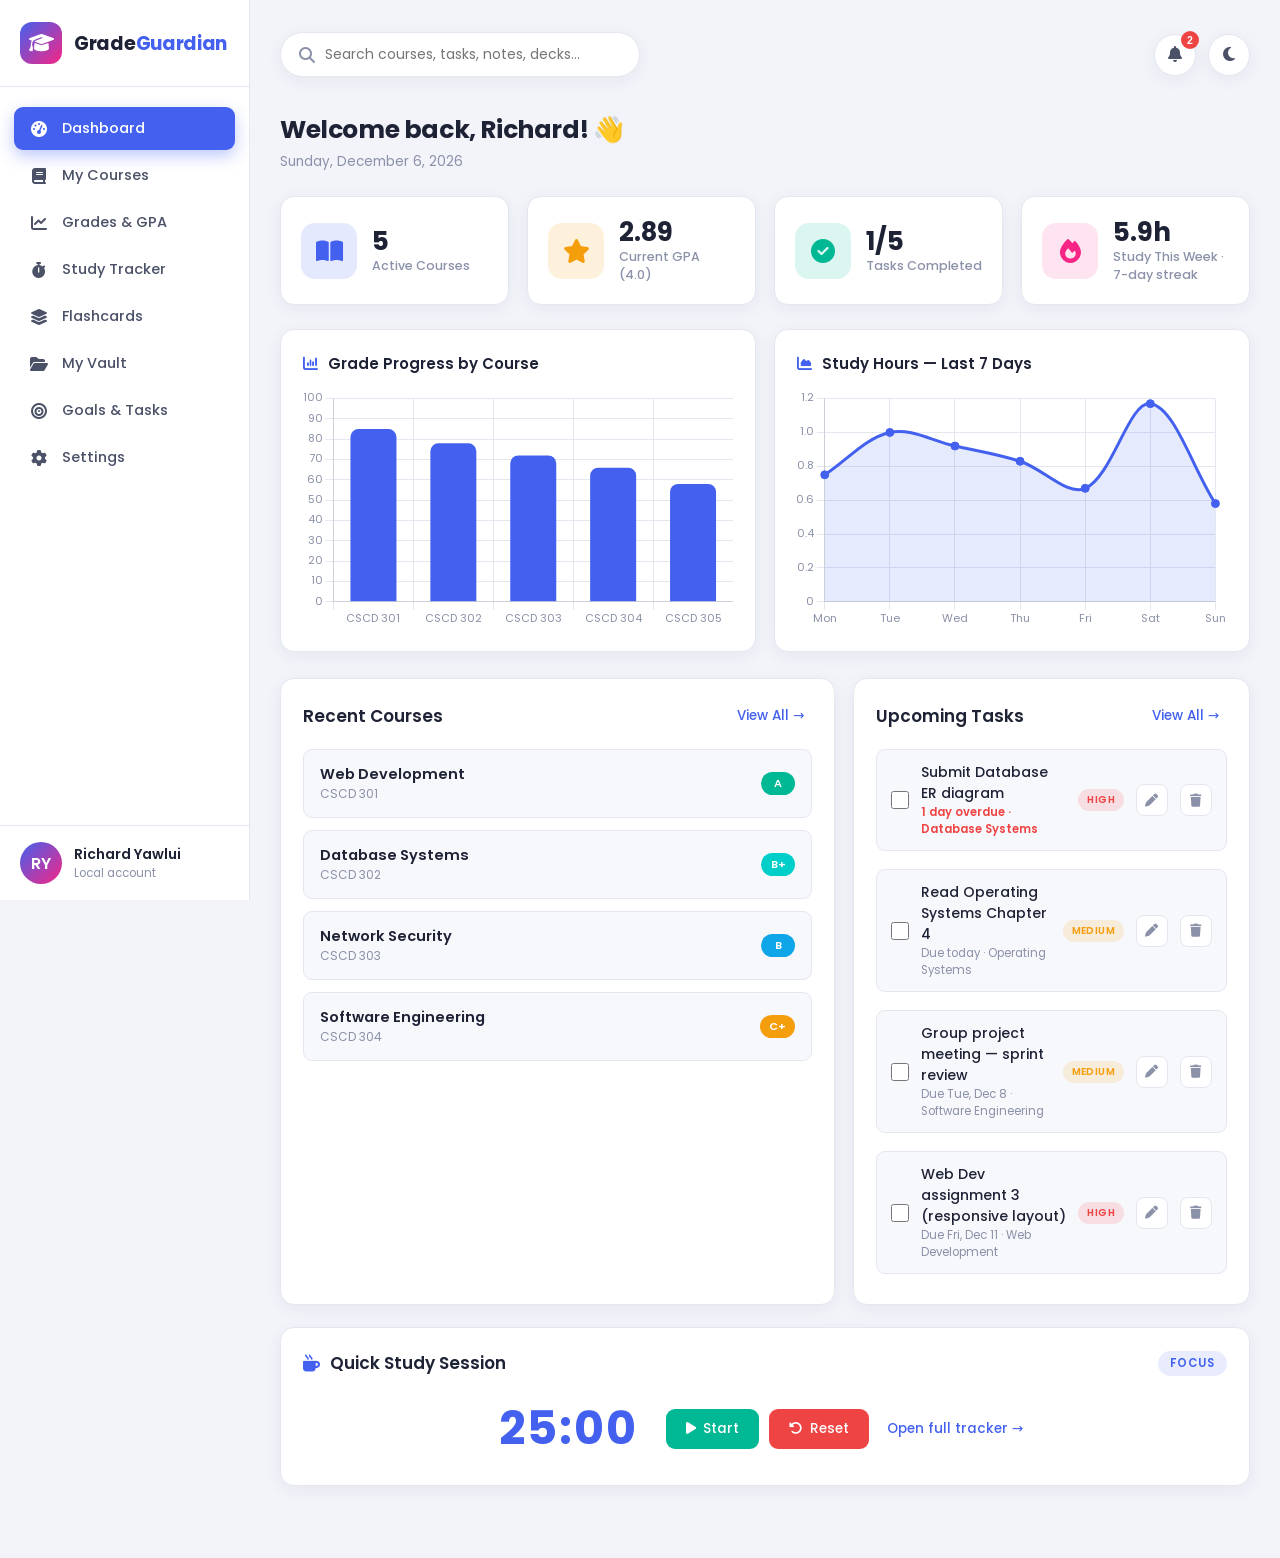
==== index.html @ 5d2c2c64 "Initial commit: GradeGuardian v2 — offline-first academic companion Rebuilt from the original Fireba" ====
<!doctype html>
<html lang="en">
  <head>
    <meta charset="UTF-8" />
    <meta name="viewport" content="width=device-width, initial-scale=1.0" />
    <meta name="color-scheme" content="light dark" />
    <meta
      name="description"
      content="GradeGuardian - an offline-first academic companion that helps students track courses, grades, study habits and revision."
    />
    <title>GradeGuardian — Student Academic Companion</title>
    <link
      rel="icon"
      href="data:image/svg+xml,<svg xmlns='http://www.w3.org/2000/svg' viewBox='0 0 100 100'><text y='.9em' font-size='90'>🎓</text></svg>"
    />

    <!-- Apply the saved theme before first paint to avoid a light-mode flash -->
    <script>
      try {
        var ggTheme =
          new URLSearchParams(location.search).get("theme") ||
          (JSON.parse(localStorage.getItem("gg_settings") || "{}").theme || "light");
        document.documentElement.setAttribute("data-theme", ggTheme === "dark" ? "dark" : "light");
      } catch (e) {}
    </script>

    <!-- All assets are bundled locally: the app works 100% offline -->
    <link rel="stylesheet" href="vendor/fontawesome/css/all.min.css" />
    <link rel="stylesheet" href="style.css" />
    <script src="vendor/chart.umd.min.js"></script>
  </head>
  <body>
    <div class="container">
      <!-- ================= SIDEBAR ================= -->
      <aside class="sidebar">
        <div class="logo">
          <div class="logo-mark"><i class="fas fa-graduation-cap"></i></div>
          <h2>Grade<span>Guardian</span></h2>
        </div>
        <nav class="nav-menu">
          <ul>
            <li class="active" data-page="dashboard">
              <a href="#dashboard"><i class="fas fa-gauge-high"></i><span>Dashboard</span></a>
            </li>
            <li data-page="courses">
              <a href="#courses"><i class="fas fa-book"></i><span>My Courses</span></a>
            </li>
            <li data-page="grades">
              <a href="#grades"><i class="fas fa-chart-line"></i><span>Grades &amp; GPA</span></a>
            </li>
            <li data-page="study">
              <a href="#study"><i class="fas fa-stopwatch"></i><span>Study Tracker</span></a>
            </li>
            <li data-page="flashcards">
              <a href="#flashcards"><i class="fas fa-layer-group"></i><span>Flashcards</span></a>
            </li>
            <li data-page="vault">
              <a href="#vault"><i class="fas fa-folder-open"></i><span>My Vault</span></a>
            </li>
            <li data-page="goals">
              <a href="#goals"><i class="fas fa-bullseye"></i><span>Goals &amp; Tasks</span></a>
            </li>
            <li data-page="settings">
              <a href="#settings"><i class="fas fa-gear"></i><span>Settings</span></a>
            </li>
          </ul>
        </nav>
        <div class="user-profile">
          <div class="avatar" id="profileAvatar">S</div>
          <div class="user-info">
            <h4 id="userName">Student</h4>
            <p id="userEmail">Local account</p>
          </div>
        </div>
      </aside>

      <!-- ================= MAIN ================= -->
      <main class="main-content">
        <header class="header">
          <div class="search-bar">
            <i class="fas fa-search"></i>
            <input
              type="text"
              placeholder="Search courses, tasks, notes, decks…"
              id="globalSearch"
              autocomplete="off"
            />
            <div class="search-results" id="searchResults"></div>
          </div>
          <div class="header-icons">
            <button class="icon-btn" id="notificationBell" title="Notifications">
              <i class="fas fa-bell"></i>
              <span class="badge" id="notifBadge" hidden>0</span>
            </button>
            <div class="notif-dropdown" id="notifDropdown"></div>
            <button class="icon-btn" id="themeToggle" title="Toggle dark mode">
              <i class="fas fa-moon"></i>
            </button>
          </div>
        </header>

        <div id="pageContent">
          <!-- ============ DASHBOARD ============ -->
          <div id="dashboardPage" class="page active-page">
            <div class="page-head">
              <h1 class="page-title">
                Welcome back, <span id="welcomeName">Student</span>! 👋
              </h1>
              <p class="page-subtitle" id="todayDate"></p>
            </div>

            <div class="stats-grid">
              <div class="stat-card">
                <div class="stat-icon blue"><i class="fas fa-book-open"></i></div>
                <div class="stat-details">
                  <h3 id="statCourses">0</h3>
                  <p>Active Courses</p>
                </div>
              </div>
              <div class="stat-card">
                <div class="stat-icon gold"><i class="fas fa-star"></i></div>
                <div class="stat-details">
                  <h3 id="statGPA">0.00</h3>
                  <p>Current GPA (4.0)</p>
                </div>
              </div>
              <div class="stat-card">
                <div class="stat-icon green"><i class="fas fa-check-circle"></i></div>
                <div class="stat-details">
                  <h3 id="statTasks">0/0</h3>
                  <p>Tasks Completed</p>
                </div>
              </div>
              <div class="stat-card">
                <div class="stat-icon pink"><i class="fas fa-fire"></i></div>
                <div class="stat-details">
                  <h3 id="statStudyWeek">0h</h3>
                  <p>Study This Week · <span id="statStreak">0-day streak</span></p>
                </div>
              </div>
            </div>

            <div class="charts-row">
              <div class="card chart-container">
                <h3><i class="fas fa-chart-column"></i> Grade Progress by Course</h3>
                <div class="chart-box"><canvas id="gradesChart"></canvas></div>
              </div>
              <div class="card chart-container">
                <h3><i class="fas fa-chart-area"></i> Study Hours — Last 7 Days</h3>
                <div class="chart-box"><canvas id="studyChart"></canvas></div>
              </div>
            </div>

            <div class="content-grid">
              <div class="card">
                <div class="section-header">
                  <h3>Recent Courses</h3>
                  <button class="btn-link" onclick="navigateTo('courses')">View All →</button>
                </div>
                <div class="courses-list" id="recentCoursesList"></div>
              </div>
              <div class="card">
                <div class="section-header">
                  <h3>Upcoming Tasks</h3>
                  <button class="btn-link" onclick="navigateTo('goals')">View All →</button>
                </div>
                <div class="tasks-list" id="recentTasksList"></div>
              </div>
            </div>

            <div class="card timer-section">
              <div class="section-header">
                <h3><i class="fas fa-mug-hot"></i> Quick Study Session</h3>
                <span class="timer-mode-chip" id="dashTimerMode">Focus</span>
              </div>
              <div class="timer-container row">
                <div class="timer-display" id="dashTimerDisplay">25:00</div>
                <div class="timer-controls">
                  <button class="timer-btn start" id="dashTimerToggle">
                    <i class="fas fa-play"></i> Start
                  </button>
                  <button class="timer-btn reset" id="dashTimerReset">
                    <i class="fas fa-rotate-left"></i> Reset
                  </button>
                  <button class="btn-link" onclick="navigateTo('study')">
                    Open full tracker →
                  </button>
                </div>
              </div>
            </div>
          </div>

          <!-- ============ COURSES ============ -->
          <div id="coursesPage" class="page">
            <div class="page-head">
              <h1 class="page-title">My Courses</h1>
              <p class="page-subtitle">Manage your registered courses and current scores.</p>
            </div>
            <div class="card">
              <div class="section-header">
                <h3>All Courses</h3>
                <button class="btn-add" id="openCourseModal">
                  <i class="fas fa-plus"></i> Add Course
                </button>
              </div>
              <div class="course-toolbar">
                <div class="course-search">
                  <i class="fas fa-search"></i>
                  <input type="text" id="courseSearchInput" placeholder="Search courses…" />
                </div>
                <select id="courseFilter" class="select-input">
                  <option value="all">All Performance Levels</option>
                  <option value="high">Strong (70% and above)</option>
                  <option value="medium">Average (50 – 69%)</option>
                  <option value="low">At Risk (below 50%)</option>
                </select>
                <select id="courseSort" class="select-input">
                  <option value="name">Sort: Name</option>
                  <option value="grade-desc">Sort: Highest Grade</option>
                  <option value="grade-asc">Sort: Lowest Grade</option>
                </select>
              </div>
              <div class="courses-list" id="coursesList"></div>
              <div class="course-stats" id="courseStats"></div>
            </div>
          </div>

          <!-- ============ GRADES ============ -->
          <div id="gradesPage" class="page">
            <div class="page-head">
              <h1 class="page-title">Grades &amp; GPA Analysis</h1>
              <p class="page-subtitle">
                Computed on the standard 4.0 scale used by Ghanaian universities.
              </p>
            </div>
            <div class="stats-grid" id="gradeStatsRow"></div>
            <div class="charts-row">
              <div class="card chart-container">
                <h3><i class="fas fa-chart-pie"></i> Letter Grade Distribution</h3>
                <div class="chart-box tall"><canvas id="gradesFullChart"></canvas></div>
              </div>
              <div class="card">
                <h3 class="card-title"><i class="fas fa-scale-balanced"></i> Grading Scale</h3>
                <table class="grade-table compact">
                  <thead>
                    <tr><th>Letter</th><th>Score</th><th>Points</th></tr>
                  </thead>
                  <tbody>
                    <tr><td><span class="grade-badge small a">A</span></td><td>80 – 100</td><td>4.0</td></tr>
                    <tr><td><span class="grade-badge small b-plus">B+</span></td><td>75 – 79</td><td>3.5</td></tr>
                    <tr><td><span class="grade-badge small b">B</span></td><td>70 – 74</td><td>3.0</td></tr>
                    <tr><td><span class="grade-badge small c-plus">C+</span></td><td>65 – 69</td><td>2.5</td></tr>
                    <tr><td><span class="grade-badge small c">C</span></td><td>60 – 64</td><td>2.0</td></tr>
                    <tr><td><span class="grade-badge small d-plus">D+</span></td><td>55 – 59</td><td>1.5</td></tr>
                    <tr><td><span class="grade-badge small d">D</span></td><td>50 – 54</td><td>1.0</td></tr>
                    <tr><td><span class="grade-badge small f">F</span></td><td>0 – 49</td><td>0.0</td></tr>
                  </tbody>
                </table>
              </div>
            </div>
            <div class="card">
              <h3 class="card-title">Grade Breakdown</h3>
              <table class="grade-table">
                <thead>
                  <tr>
                    <th>Course</th>
                    <th>Score</th>
                    <th>Letter</th>
                    <th>Grade Points</th>
                    <th>Status</th>
                  </tr>
                </thead>
                <tbody id="gradeTableBody"></tbody>
              </table>
            </div>
          </div>

          <!-- ============ STUDY TRACKER ============ -->
          <div id="studyPage" class="page">
            <div class="page-head">
              <h1 class="page-title">Study Tracker</h1>
              <p class="page-subtitle">
                Pomodoro-style focus sessions. Completed focus time is logged automatically.
              </p>
            </div>
            <div class="study-container">
              <div class="card timer-section">
                <div class="section-header">
                  <h3>Session Timer</h3>
                  <span class="timer-mode-chip" id="timerModeLabel">Focus</span>
                </div>
                <div class="timer-container">
                  <div class="timer-display large" id="studyTimerDisplay">25:00</div>
                  <div class="timer-controls">
                    <button class="timer-btn start" id="studyTimerToggle">
                      <i class="fas fa-play"></i> Start
                    </button>
                    <button class="timer-btn reset" id="studyTimerReset">
                      <i class="fas fa-rotate-left"></i> Reset
                    </button>
                    <button class="timer-btn skip" id="timerSkip">
                      <i class="fas fa-forward"></i> Skip
                    </button>
                  </div>
                  <select class="select-input wide" id="studyCourseSelect">
                    <option value="">— Select course to log against —</option>
                  </select>
                  <p class="elapsed-info" id="elapsedInfo">No unlogged focus time yet.</p>
                  <button class="btn-add" id="logStudyBtn">
                    <i class="fas fa-save"></i> Log Elapsed Time Now
                  </button>
                </div>
              </div>
              <div class="card">
                <h3 class="card-title">Study History — Last 7 Days</h3>
                <div class="chart-box"><canvas id="studyHistoryChart"></canvas></div>
                <div class="study-totals">
                  <div><strong id="statStudyTotal">0</strong><span>total hours</span></div>
                  <div><strong id="statStudyWeek2">0</strong><span>hours this week</span></div>
                  <div><strong id="statStreakBig">0</strong><span>day streak 🔥</span></div>
                </div>
                <h3 class="card-title">Recent Sessions</h3>
                <div class="sessions-list" id="sessionsList"></div>
              </div>
            </div>
          </div>

          <!-- ============ FLASHCARDS ============ -->
          <div id="flashcardsPage" class="page">
            <!-- Deck grid view -->
            <div id="decksView">
              <div class="page-head">
                <h1 class="page-title">Flashcards</h1>
                <p class="page-subtitle">
                  Active recall is the most effective revision technique — test yourself!
                </p>
              </div>
              <div class="card">
                <div class="section-header">
                  <h3>My Decks</h3>
                  <button class="btn-add" id="addDeckBtn">
                    <i class="fas fa-plus"></i> New Deck
                  </button>
                </div>
                <div class="deck-grid" id="deckGrid"></div>
              </div>
            </div>
            <!-- Deck detail / study view -->
            <div id="deckDetailView" hidden>
              <button class="btn-link back" id="backToDecks">
                <i class="fas fa-arrow-left"></i> All decks
              </button>
              <div class="page-head deck-head">
                <div>
                  <h1 class="page-title" id="deckTitle">Deck</h1>
                  <p class="page-subtitle" id="deckMeta"></p>
                </div>
                <div class="deck-actions">
                  <button class="btn-add" id="addCardBtn"><i class="fas fa-plus"></i> Add Card</button>
                  <button class="btn-add accent" id="studyModeBtn"><i class="fas fa-play"></i> Study Deck</button>
                </div>
              </div>
              <div class="card" id="cardsListWrap">
                <h3 class="card-title">Cards in this deck</h3>
                <div class="cards-list" id="cardsList"></div>
              </div>
              <!-- Study mode -->
              <div id="studyView" hidden>
                <div class="study-progress">
                  <div class="study-progress-bar"><div id="studyProgressFill"></div></div>
                  <span id="studyProgressText">1 / 10</span>
                </div>
                <div class="flashcard" id="flashcard">
                  <div class="flashcard-inner" id="flashcardInner">
                    <div class="flashcard-face front" id="cardFrontFace">Question</div>
                    <div class="flashcard-face back" id="cardBackFace">Answer</div>
                  </div>
                </div>
                <p class="flip-hint">Click the card (or press Space) to flip it</p>
                <div class="study-controls">
                  <button class="timer-btn reset" id="dontKnowBtn">
                    <i class="fas fa-xmark"></i> Still Learning
                  </button>
                  <button class="timer-btn start" id="knowBtn">
                    <i class="fas fa-check"></i> I Knew It
                  </button>
                </div>
                <button class="btn-link" id="exitStudy">Exit study mode</button>
              </div>
            </div>
          </div>

          <!-- ============ VAULT ============ -->
          <div id="vaultPage" class="page">
            <div class="page-head">
              <h1 class="page-title">My Vault</h1>
              <p class="page-subtitle">
                Notes, past questions and study material — stored privately on this device.
              </p>
            </div>
            <div class="vault-stats">
              <div class="stat-card-mini">
                <i class="fas fa-file-alt"></i> <span id="totalNotes">0</span>&nbsp;items
              </div>
              <div class="stat-card-mini">
                <i class="fas fa-database"></i> <span id="totalStorage">0</span>&nbsp;MB used
              </div>
              <button class="btn-add" id="addNoteBtn">
                <i class="fas fa-pen"></i> Write a Note
              </button>
            </div>

            <div class="card upload-section">
              <h3 class="card-title"><i class="fas fa-file-arrow-up"></i> Add a Document</h3>
              <div class="upload-area" id="uploadArea">
                <i class="fas fa-cloud-arrow-up"></i>
                <p>Drag &amp; drop images or PDFs here — or click to browse.</p>
                <input type="file" id="fileInput" accept="image/*,application/pdf" multiple hidden />
                <button class="btn-add" id="browseBtn">
                  <i class="fas fa-folder-open"></i> Browse Files
                </button>
              </div>
              <div class="upload-filters">
                <select id="vaultCourseFilter" class="select-input">
                  <option value="all">All Courses</option>
                </select>
                <select id="vaultTypeFilter" class="select-input">
                  <option value="all">All Types</option>
                  <option value="note">Notes</option>
                  <option value="exam">Past Questions</option>
                  <option value="other">Other</option>
                </select>
                <input
                  type="text"
                  id="vaultSearch"
                  placeholder="Search by title or tag…"
                  class="select-input grow"
                />
              </div>
            </div>
            <div class="vault-grid" id="vaultGrid"></div>
          </div>

          <!-- ============ GOALS & TASKS ============ -->
          <div id="goalsPage" class="page">
            <div class="page-head">
              <h1 class="page-title">Goals &amp; Tasks</h1>
              <p class="page-subtitle">Stay on top of assignments, projects and deadlines.</p>
            </div>
            <div class="card">
              <div class="section-header">
                <h3>All Tasks</h3>
                <button class="btn-add" id="addTaskBtn"><i class="fas fa-plus"></i> Add Task</button>
              </div>
              <div class="task-progress">
                <div class="task-progress-bar"><div id="taskProgressFill"></div></div>
                <span id="taskProgressText">0% complete</span>
              </div>
              <div id="allTasksList"></div>
            </div>
          </div>

          <!-- ============ SETTINGS ============ -->
          <div id="settingsPage" class="page">
            <div class="page-head">
              <h1 class="page-title">Settings</h1>
              <p class="page-subtitle">Everything is saved locally in your browser.</p>
            </div>
            <div class="settings-container">
              <div class="card settings-section">
                <h3 class="card-title"><i class="fas fa-user"></i> Profile</h3>
                <div class="form-group">
                  <label for="settingsName">Display Name</label>
                  <input type="text" id="settingsName" placeholder="e.g. Richard Yawlui" />
                </div>
                <div class="form-group">
                  <label for="settingsEmail">Email (optional)</label>
                  <input type="email" id="settingsEmail" placeholder="student@university.edu.gh" />
                </div>
                <button class="btn-submit" id="saveProfileBtn">
                  <i class="fas fa-save"></i> Save Profile
                </button>
              </div>

              <div class="card settings-section">
                <h3 class="card-title"><i class="fas fa-sliders"></i> Preferences</h3>
                <div class="form-row">
                  <div class="form-group">
                    <label for="focusLenInput">Focus length (minutes)</label>
                    <input type="number" id="focusLenInput" min="5" max="120" value="25" />
                  </div>
                  <div class="form-group">
                    <label for="breakLenInput">Break length (minutes)</label>
                    <input type="number" id="breakLenInput" min="1" max="60" value="5" />
                  </div>
                </div>
                <div class="form-row">
                  <div class="form-group">
                    <label for="weeklyGoalInput">Weekly study goal (hours)</label>
                    <input type="number" id="weeklyGoalInput" min="1" max="80" value="10" />
                  </div>
                  <div class="form-group">
                    <label for="themeSelect">Theme</label>
                    <select id="themeSelect" class="select-input wide">
                      <option value="light">Light</option>
                      <option value="dark">Dark</option>
                    </select>
                  </div>
                </div>
                <button class="btn-submit" id="savePrefsBtn">
                  <i class="fas fa-save"></i> Save Preferences
                </button>
              </div>

              <div class="card settings-section">
                <h3 class="card-title"><i class="fas fa-database"></i> Data Management</h3>
                <p class="muted">
                  Your data never leaves this computer. Export a backup file regularly.
                </p>
                <div class="settings-actions">
                  <button class="btn-submit green" id="exportDataBtn">
                    <i class="fas fa-download"></i> Export Backup
                  </button>
                  <button class="btn-submit" id="importDataBtn">
                    <i class="fas fa-upload"></i> Import Backup
                  </button>
                  <input type="file" id="importFileInput" accept="application/json" hidden />
                  <button class="btn-submit gold" id="demoDataBtn">
                    <i class="fas fa-wand-magic-sparkles"></i> Load Demo Data
                  </button>
                  <button class="btn-submit red" id="clearDataBtn">
                    <i class="fas fa-trash"></i> Reset All Data
                  </button>
                </div>
              </div>

              <div class="card settings-section about">
                <h3 class="card-title"><i class="fas fa-circle-info"></i> About GradeGuardian</h3>
                <p class="muted">
                  GradeGuardian v2.0 — an offline-first academic companion. Built with HTML5,
                  CSS3 and vanilla JavaScript. Data is stored with the Web Storage API and
                  IndexedDB; no account, internet connection or external database is required.
                </p>
              </div>
            </div>
          </div>
        </div>
      </main>
    </div>

    <!-- ============ COURSE MODAL ============ -->
    <div id="courseModal" class="modal-overlay" hidden>
      <div class="modal">
        <div class="modal-header">
          <h3 id="modalTitle">Add New Course</h3>
          <button class="close-modal" data-close="courseModal">&times;</button>
        </div>
        <form id="courseForm" class="modal-body">
          <input type="hidden" id="courseId" />
          <div class="form-group">
            <label for="courseName">Course Name *</label>
            <input type="text" id="courseName" required maxlength="60" />
          </div>
          <div class="form-row">
            <div class="form-group">
              <label for="courseCode">Course Code *</label>
              <input type="text" id="courseCode" required maxlength="15" placeholder="e.g. CSCD 301" />
            </div>
            <div class="form-group">
              <label for="creditHours">Credit Hours *</label>
              <input type="number" id="creditHours" min="1" max="6" value="3" required />
            </div>
          </div>
          <div class="form-row">
            <div class="form-group">
              <label for="instructor">Instructor</label>
              <input type="text" id="instructor" maxlength="40" />
            </div>
            <div class="form-group">
              <label for="semester">Semester</label>
              <select id="semester"></select>
            </div>
          </div>
          <div class="form-group">
            <label for="currentGrade">Current Score (0 – 100)</label>
            <div class="grade-input-group">
              <input type="number" id="currentGrade" min="0" max="100" step="0.1" />
              <span class="grade-preview" id="gradePreview">–</span>
            </div>
          </div>
          <div class="form-actions">
            <button type="submit" class="btn-submit">Save Course</button>
            <button type="button" class="btn-cancel" data-close="courseModal">Cancel</button>
          </div>
        </form>
      </div>
    </div>

    <!-- ============ TASK MODAL ============ -->
    <div id="taskModal" class="modal-overlay" hidden>
      <div class="modal">
        <div class="modal-header">
          <h3 id="taskModalTitle">Add Task</h3>
          <button class="close-modal" data-close="taskModal">&times;</button>
        </div>
        <form id="taskForm" class="modal-body">
          <input type="hidden" id="taskId" />
          <div class="form-group">
            <label for="taskTitle">Task Title *</label>
            <input type="text" id="taskTitle" required maxlength="80" />
          </div>
          <div class="form-group">
            <label for="taskCourse">Course (optional)</label>
            <select id="taskCourse"><option value="">General</option></select>
          </div>
          <div class="form-row">
            <div class="form-group">
              <label for="taskDueDate">Due Date</label>
              <input type="date" id="taskDueDate" />
            </div>
            <div class="form-group">
              <label for="taskPriority">Priority</label>
              <select id="taskPriority">
                <option value="low">Low</option>
                <option value="medium" selected>Medium</option>
                <option value="high">High</option>
              </select>
            </div>
          </div>
          <div class="form-actions">
            <button type="submit" class="btn-submit">Save Task</button>
            <button type="button" class="btn-cancel" data-close="taskModal">Cancel</button>
          </div>
        </form>
      </div>
    </div>

    <!-- ============ DECK MODAL ============ -->
    <div id="deckModal" class="modal-overlay" hidden>
      <div class="modal">
        <div class="modal-header">
          <h3 id="deckModalTitle">New Deck</h3>
          <button class="close-modal" data-close="deckModal">&times;</button>
        </div>
        <form id="deckForm" class="modal-body">
          <input type="hidden" id="deckId" />
          <div class="form-group">
            <label for="deckName">Deck Name *</label>
            <input type="text" id="deckName" required maxlength="60" placeholder="e.g. SQL Basics" />
          </div>
          <div class="form-group">
            <label for="deckCourse">Course (optional)</label>
            <select id="deckCourse"><option value="">General</option></select>
          </div>
          <div class="form-group">
            <label for="deckDesc">Description</label>
            <input type="text" id="deckDesc" maxlength="120" />
          </div>
          <div class="form-actions">
            <button type="submit" class="btn-submit">Save Deck</button>
            <button type="button" class="btn-cancel" data-close="deckModal">Cancel</button>
          </div>
        </form>
      </div>
    </div>

    <!-- ============ CARD MODAL ============ -->
    <div id="cardModal" class="modal-overlay" hidden>
      <div class="modal">
        <div class="modal-header">
          <h3 id="cardModalTitle">Add Card</h3>
          <button class="close-modal" data-close="cardModal">&times;</button>
        </div>
        <form id="cardForm" class="modal-body">
          <input type="hidden" id="cardId" />
          <div class="form-group">
            <label for="cardFront">Front — Question *</label>
            <textarea id="cardFront" rows="3" required maxlength="300"></textarea>
          </div>
          <div class="form-group">
            <label for="cardBack">Back — Answer *</label>
            <textarea id="cardBack" rows="3" required maxlength="300"></textarea>
          </div>
          <div class="form-actions">
            <button type="submit" class="btn-submit">Save Card</button>
            <button type="button" class="btn-cancel" data-close="cardModal">Cancel</button>
          </div>
        </form>
      </div>
    </div>

    <!-- ============ VAULT ITEM MODAL ============ -->
    <div id="vaultModal" class="modal-overlay" hidden>
      <div class="modal modal-large">
        <div class="modal-header">
          <h3 id="vaultModalTitle">Document Details</h3>
          <button class="close-modal" data-close="vaultModal">&times;</button>
        </div>
        <div class="modal-body">
          <input type="hidden" id="vaultItemId" />
          <div class="vault-preview" id="vaultPreview" hidden></div>
          <div class="form-group">
            <label for="vaultDocTitle">Title *</label>
            <input type="text" id="vaultDocTitle" maxlength="80" />
          </div>
          <div class="form-row">
            <div class="form-group">
              <label for="vaultDocType">Type</label>
              <select id="vaultDocType">
                <option value="note">Note / Study Material</option>
                <option value="exam">Exam / Past Question</option>
                <option value="other">Other</option>
              </select>
            </div>
            <div class="form-group">
              <label for="vaultDocCourse">Course</label>
              <select id="vaultDocCourse"><option value="">General</option></select>
            </div>
          </div>
          <div class="form-group">
            <label for="vaultDocTags">Tags (comma separated)</label>
            <input type="text" id="vaultDocTags" placeholder="midterm, chapter1, important" />
          </div>
          <div class="form-group" id="vaultContentGroup">
            <label for="vaultDocContent">Note Content</label>
            <textarea id="vaultDocContent" rows="8" placeholder="Write your note here…"></textarea>
          </div>
        </div>
        <div class="modal-actions">
          <button class="btn-delete-confirm" id="deleteVaultItemBtn">
            <i class="fas fa-trash"></i> Delete
          </button>
          <button class="btn-submit green" id="downloadFileBtn" hidden>
            <i class="fas fa-download"></i> Download
          </button>
          <button class="btn-submit" id="saveVaultItemBtn"><i class="fas fa-save"></i> Save</button>
          <button class="btn-cancel" data-close="vaultModal">Close</button>
        </div>
      </div>
    </div>

    <!-- ============ CONFIRM MODAL ============ -->
    <div id="confirmModal" class="modal-overlay" hidden>
      <div class="modal delete-modal">
        <div class="modal-header">
          <h3 id="confirmTitle">Are you sure?</h3>
          <button class="close-modal" data-close="confirmModal">&times;</button>
        </div>
        <div class="modal-body">
          <i class="fas fa-triangle-exclamation warning-icon"></i>
          <p id="confirmMessage">This action cannot be undone.</p>
        </div>
        <div class="modal-actions">
          <button class="btn-delete-confirm" id="confirmOkBtn">Delete</button>
          <button class="btn-cancel" data-close="confirmModal">Cancel</button>
        </div>
      </div>
    </div>

    <div class="toast-container" id="toastContainer"></div>

    <script src="script.js"></script>
  </body>
</html>
---- style.css ----
/* ============================================================
   GradeGuardian v2.0 — Stylesheet
   Theme system built on CSS custom properties.
   All fonts & icons are bundled locally (works fully offline).
   ============================================================ */

/* ---------- Local Poppins font ---------- */
@font-face {
  font-family: "Poppins";
  font-style: normal;
  font-weight: 400;
  font-display: swap;
  src: url("vendor/fonts/poppins-400.woff2") format("woff2");
}
@font-face {
  font-family: "Poppins";
  font-style: normal;
  font-weight: 500;
  font-display: swap;
  src: url("vendor/fonts/poppins-500.woff2") format("woff2");
}
@font-face {
  font-family: "Poppins";
  font-style: normal;
  font-weight: 600;
  font-display: swap;
  src: url("vendor/fonts/poppins-600.woff2") format("woff2");
}
@font-face {
  font-family: "Poppins";
  font-style: normal;
  font-weight: 700;
  font-display: swap;
  src: url("vendor/fonts/poppins-700.woff2") format("woff2");
}

/* ---------- Reset ---------- */
* {
  margin: 0;
  padding: 0;
  box-sizing: border-box;
}

/* ---------- Theme variables ---------- */
:root {
  --primary: #4361ee;
  --primary-dark: #3f37c9;
  --primary-soft: rgba(67, 97, 238, 0.12);
  --accent: #f72585;
  --success: #00b894;
  --warning: #f59e0b;
  --danger: #ef4444;
  --info: #0ea5e9;

  --bg: #f2f4fa;
  --surface: #ffffff;
  --surface-2: #f7f8fc;
  --surface-3: #eef0f7;
  --text: #1e2235;
  --text-soft: #4b5268;
  --text-muted: #8a91a8;
  --border: #e4e7f0;

  --sidebar-width: 250px;
  --radius: 14px;
  --radius-sm: 9px;
  --shadow: 0 4px 18px rgba(30, 34, 53, 0.06);
  --shadow-hover: 0 10px 28px rgba(30, 34, 53, 0.12);
  --transition: all 0.25s ease;
}

[data-theme="dark"] {
  --primary: #6c8cff;
  --primary-dark: #4361ee;
  --primary-soft: rgba(108, 140, 255, 0.16);
  --bg: #12141f;
  --surface: #1b1e2e;
  --surface-2: #22263a;
  --surface-3: #2a2f47;
  --text: #eef0f8;
  --text-soft: #c2c7dc;
  --text-muted: #7e849c;
  --border: #2c3049;
  --shadow: 0 4px 18px rgba(0, 0, 0, 0.35);
  --shadow-hover: 0 10px 28px rgba(0, 0, 0, 0.5);
}

html {
  scroll-behavior: smooth;
}

body {
  font-family: "Poppins", "Segoe UI", system-ui, sans-serif;
  background-color: var(--bg);
  color: var(--text);
  transition: background-color 0.3s ease, color 0.3s ease;
}

::selection {
  background: var(--primary);
  color: #fff;
}

/* Custom scrollbar */
::-webkit-scrollbar {
  width: 9px;
  height: 9px;
}
::-webkit-scrollbar-track {
  background: transparent;
}
::-webkit-scrollbar-thumb {
  background: var(--border);
  border-radius: 6px;
}
::-webkit-scrollbar-thumb:hover {
  background: var(--text-muted);
}

/* ============ LAYOUT ============ */
.container {
  display: flex;
  min-height: 100vh;
}

/* ============ SIDEBAR ============ */
.sidebar {
  width: var(--sidebar-width);
  background: var(--surface);
  border-right: 1px solid var(--border);
  position: fixed;
  inset: 0 auto 0 0;
  display: flex;
  flex-direction: column;
  z-index: 100;
  transition: var(--transition);
}

.logo {
  padding: 22px 20px;
  display: flex;
  align-items: center;
  gap: 12px;
  border-bottom: 1px solid var(--border);
}

.logo-mark {
  width: 42px;
  height: 42px;
  border-radius: 12px;
  display: grid;
  place-items: center;
  background: linear-gradient(135deg, var(--primary), var(--accent));
  color: #fff;
  font-size: 20px;
  flex-shrink: 0;
}

.logo h2 {
  font-size: 19px;
  font-weight: 700;
  color: var(--text);
  letter-spacing: -0.3px;
}

.logo h2 span {
  color: var(--primary);
}

.nav-menu {
  flex: 1;
  padding: 16px 0;
  overflow-y: auto;
}

.nav-menu ul {
  list-style: none;
}

.nav-menu li {
  margin: 4px 14px;
  border-radius: var(--radius-sm);
  transition: var(--transition);
  cursor: pointer;
}

.nav-menu li:hover {
  background: var(--surface-3);
}

.nav-menu li.active {
  background: var(--primary);
  box-shadow: 0 6px 16px rgba(67, 97, 238, 0.35);
}

.nav-menu li.active a {
  color: #fff;
}

.nav-menu a {
  text-decoration: none;
  color: var(--text-soft);
  font-weight: 500;
  display: flex;
  align-items: center;
  gap: 12px;
  font-size: 14.5px;
  padding: 11px 14px;
}

.nav-menu a i {
  font-size: 16px;
  width: 22px;
  text-align: center;
}

.user-profile {
  padding: 16px 20px;
  border-top: 1px solid var(--border);
  display: flex;
  align-items: center;
  gap: 12px;
}

.avatar {
  width: 42px;
  height: 42px;
  border-radius: 50%;
  display: grid;
  place-items: center;
  background: linear-gradient(135deg, var(--primary), var(--accent));
  color: #fff;
  font-weight: 600;
  font-size: 16px;
  flex-shrink: 0;
}

.user-info h4 {
  font-size: 14px;
  font-weight: 600;
  color: var(--text);
}

.user-info p {
  font-size: 11.5px;
  color: var(--text-muted);
  word-break: break-all;
}

/* ============ MAIN ============ */
.main-content {
  flex: 1;
  margin-left: var(--sidebar-width);
  padding: 20px 30px 50px;
}

/* ---------- Header ---------- */
.header {
  display: flex;
  justify-content: space-between;
  align-items: center;
  padding: 12px 0;
  margin-bottom: 22px;
  gap: 16px;
}

.search-bar {
  display: flex;
  align-items: center;
  background: var(--surface);
  padding: 11px 18px;
  border-radius: 30px;
  width: 360px;
  max-width: 60vw;
  box-shadow: var(--shadow);
  border: 1px solid var(--border);
  position: relative;
}

.search-bar i {
  color: var(--text-muted);
  margin-right: 10px;
}

.search-bar input {
  border: none;
  outline: none;
  width: 100%;
  font-size: 14px;
  background: transparent;
  color: var(--text);
  font-family: inherit;
}

.search-results {
  position: absolute;
  top: calc(100% + 8px);
  left: 0;
  right: 0;
  background: var(--surface);
  border: 1px solid var(--border);
  border-radius: var(--radius-sm);
  box-shadow: var(--shadow-hover);
  max-height: 320px;
  overflow-y: auto;
  display: none;
  z-index: 500;
}

.search-results.open {
  display: block;
}

.search-result-item {
  display: flex;
  align-items: center;
  gap: 10px;
  padding: 10px 15px;
  cursor: pointer;
  font-size: 13.5px;
  color: var(--text-soft);
  border-bottom: 1px solid var(--border);
}

.search-result-item:last-child {
  border-bottom: none;
}

.search-result-item:hover {
  background: var(--surface-2);
}

.search-result-item i {
  color: var(--primary);
  width: 18px;
  text-align: center;
}

.search-result-item .sr-kind {
  margin-left: auto;
  font-size: 10.5px;
  color: var(--text-muted);
  background: var(--surface-3);
  padding: 2px 8px;
  border-radius: 10px;
  flex-shrink: 0;
}

.header-icons {
  display: flex;
  gap: 12px;
  position: relative;
}

.icon-btn {
  position: relative;
  width: 42px;
  height: 42px;
  border-radius: 50%;
  border: 1px solid var(--border);
  background: var(--surface);
  color: var(--text-soft);
  font-size: 16px;
  cursor: pointer;
  transition: var(--transition);
  box-shadow: var(--shadow);
}

.icon-btn:hover {
  color: var(--primary);
  transform: translateY(-2px);
}

.badge {
  position: absolute;
  top: -4px;
  right: -4px;
  min-width: 18px;
  height: 18px;
  padding: 0 4px;
  border-radius: 10px;
  background: var(--danger);
  color: #fff;
  font-size: 10.5px;
  font-weight: 600;
  display: grid;
  place-items: center;
}

.notif-dropdown {
  position: absolute;
  top: calc(100% + 10px);
  right: 0;
  width: 320px;
  background: var(--surface);
  border: 1px solid var(--border);
  border-radius: var(--radius);
  box-shadow: var(--shadow-hover);
  display: none;
  z-index: 500;
  overflow: hidden;
}

.notif-dropdown.open {
  display: block;
}

.notif-head {
  padding: 12px 16px;
  font-weight: 600;
  font-size: 14px;
  border-bottom: 1px solid var(--border);
}

.notif-item {
  display: flex;
  gap: 10px;
  padding: 11px 16px;
  font-size: 13px;
  color: var(--text-soft);
  border-bottom: 1px solid var(--border);
  align-items: flex-start;
}

.notif-item:last-child {
  border-bottom: none;
}

.notif-item i {
  margin-top: 2px;
}

.notif-item.overdue i {
  color: var(--danger);
}
.notif-item.today i {
  color: var(--warning);
}
.notif-item.info i {
  color: var(--success);
}

/* ---------- Pages ---------- */
.page {
  display: none;
}

.page.active-page {
  display: block;
  animation: fadeIn 0.3s ease;
}

@keyframes fadeIn {
  from {
    opacity: 0;
    transform: translateY(10px);
  }
  to {
    opacity: 1;
    transform: translateY(0);
  }
}

.page-head {
  margin-bottom: 24px;
}

.page-title {
  font-size: 25px;
  font-weight: 700;
  color: var(--text);
  letter-spacing: -0.4px;
}

.page-subtitle {
  font-size: 13.5px;
  color: var(--text-muted);
  margin-top: 3px;
}

/* ---------- Cards ---------- */
.card {
  background: var(--surface);
  border: 1px solid var(--border);
  padding: 22px;
  border-radius: var(--radius);
  box-shadow: var(--shadow);
  margin-bottom: 22px;
}

.card-title {
  font-size: 16px;
  font-weight: 600;
  margin-bottom: 16px;
  color: var(--text);
}

.card-title i {
  color: var(--primary);
  margin-right: 6px;
}

.muted {
  color: var(--text-muted);
  font-size: 13px;
  margin-bottom: 14px;
  line-height: 1.6;
}

/* ---------- Stats grid ---------- */
.stats-grid {
  display: grid;
  grid-template-columns: repeat(auto-fit, minmax(220px, 1fr));
  gap: 18px;
  margin-bottom: 24px;
}

.stat-card {
  background: var(--surface);
  border: 1px solid var(--border);
  padding: 20px;
  border-radius: var(--radius);
  box-shadow: var(--shadow);
  display: flex;
  align-items: center;
  gap: 15px;
  transition: var(--transition);
}

.stat-card:hover {
  transform: translateY(-4px);
  box-shadow: var(--shadow-hover);
}

.stat-icon {
  width: 56px;
  height: 56px;
  border-radius: 14px;
  display: grid;
  place-items: center;
  font-size: 24px;
  flex-shrink: 0;
}

.stat-icon.blue {
  background: rgba(67, 97, 238, 0.14);
  color: #4361ee;
}
.stat-icon.gold {
  background: rgba(245, 158, 11, 0.14);
  color: #f59e0b;
}
.stat-icon.green {
  background: rgba(0, 184, 148, 0.14);
  color: #00b894;
}
.stat-icon.pink {
  background: rgba(247, 37, 133, 0.12);
  color: #f72585;
}

.stat-details h3 {
  font-size: 26px;
  font-weight: 700;
  color: var(--text);
  line-height: 1.2;
}

.stat-details p {
  font-size: 12.5px;
  color: var(--text-muted);
  font-weight: 500;
}

/* ---------- Charts ---------- */
.charts-row {
  display: grid;
  grid-template-columns: 1fr 1fr;
  gap: 18px;
  margin-bottom: 4px;
}

.chart-container h3 {
  font-size: 15px;
  font-weight: 600;
  margin-bottom: 14px;
}

.chart-container h3 i {
  color: var(--primary);
  margin-right: 6px;
}

.chart-box {
  position: relative;
  height: 240px;
}

.chart-box.tall {
  height: 300px;
}

/* ---------- Content grid ---------- */
.content-grid {
  display: grid;
  grid-template-columns: 1.4fr 1fr;
  gap: 18px;
}

.section-header {
  display: flex;
  justify-content: space-between;
  align-items: center;
  margin-bottom: 18px;
  gap: 10px;
  flex-wrap: wrap;
}

.section-header h3 {
  font-size: 17px;
  font-weight: 600;
}

.section-header h3 i {
  color: var(--primary);
  margin-right: 6px;
}

/* ---------- Buttons ---------- */
.btn-add {
  background: var(--primary);
  color: #fff;
  border: none;
  padding: 9px 16px;
  border-radius: var(--radius-sm);
  cursor: pointer;
  font-size: 13px;
  font-weight: 500;
  font-family: inherit;
  display: inline-flex;
  align-items: center;
  gap: 7px;
  transition: var(--transition);
}

.btn-add:hover {
  background: var(--primary-dark);
  transform: translateY(-1px);
  box-shadow: 0 6px 14px rgba(67, 97, 238, 0.3);
}

.btn-add.accent {
  background: var(--accent);
}

.btn-add.accent:hover {
  background: #d61f74;
  box-shadow: 0 6px 14px rgba(247, 37, 133, 0.3);
}

.btn-link {
  background: none;
  border: none;
  color: var(--primary);
  cursor: pointer;
  font-size: 13.5px;
  font-weight: 500;
  font-family: inherit;
  padding: 5px 8px;
  transition: var(--transition);
}

.btn-link:hover {
  text-decoration: underline;
}

.btn-link.back {
  margin-bottom: 12px;
  padding-left: 0;
}

.btn-icon {
  width: 32px;
  height: 32px;
  border-radius: 8px;
  border: 1px solid var(--border);
  background: var(--surface);
  color: var(--text-muted);
  cursor: pointer;
  transition: var(--transition);
  display: inline-grid;
  place-items: center;
  font-size: 13px;
}

.btn-icon:hover {
  transform: scale(1.08);
}

.btn-icon.edit:hover {
  background: var(--primary);
  border-color: var(--primary);
  color: #fff;
}

.btn-icon.delete:hover {
  background: var(--danger);
  border-color: var(--danger);
  color: #fff;
}

/* ---------- Course list ---------- */
.courses-list {
  display: flex;
  flex-direction: column;
  gap: 12px;
}

.course-item {
  display: flex;
  justify-content: space-between;
  align-items: center;
  gap: 12px;
  padding: 14px 16px;
  border-radius: var(--radius-sm);
  background: var(--surface-2);
  border: 1px solid var(--border);
  transition: var(--transition);
}

.course-item:hover {
  border-color: var(--primary);
  transform: translateX(4px);
}

.course-info {
  min-width: 0;
}

.course-info h4 {
  font-size: 14.5px;
  font-weight: 600;
  color: var(--text);
  white-space: nowrap;
  overflow: hidden;
  text-overflow: ellipsis;
}

.course-info p {
  font-size: 12px;
  color: var(--text-muted);
}

.course-grade {
  display: flex;
  align-items: center;
  gap: 14px;
  flex-shrink: 0;
}

.grade-badge {
  background: var(--primary);
  color: white;
  padding: 5px 10px;
  border-radius: 20px;
  font-size: 12px;
  font-weight: 600;
  min-width: 42px;
  text-align: center;
}

.grade-badge.a {
  background: #00b894;
}
.grade-badge.b-plus {
  background: #00cec9;
}
.grade-badge.b {
  background: #0ea5e9;
}
.grade-badge.c-plus {
  background: #f59e0b;
}
.grade-badge.c {
  background: #e67e22;
}
.grade-badge.d-plus {
  background: #e17055;
}
.grade-badge.d {
  background: #d63031;
}
.grade-badge.f {
  background: #b71540;
}

.grade-badge.small {
  padding: 3px 9px;
  font-size: 11px;
  min-width: 34px;
}

.progress-bar {
  width: 110px;
  height: 8px;
  background: var(--surface-3);
  border-radius: 4px;
  overflow: hidden;
}

.progress {
  height: 100%;
  background: linear-gradient(90deg, var(--primary), var(--accent));
  border-radius: 4px;
  transition: width 0.4s ease;
}

.course-actions {
  display: flex;
  gap: 8px;
}

/* ---------- Toolbar ---------- */
.course-toolbar {
  display: flex;
  gap: 12px;
  margin-bottom: 20px;
  flex-wrap: wrap;
}

.course-search {
  flex: 1;
  min-width: 200px;
  display: flex;
  align-items: center;
  background: var(--surface-2);
  padding: 9px 15px;
  border-radius: var(--radius-sm);
  border: 1px solid var(--border);
}

.course-search i {
  color: var(--text-muted);
  margin-right: 10px;
}

.course-search input {
  border: none;
  background: transparent;
  outline: none;
  width: 100%;
  font-size: 14px;
  color: var(--text);
  font-family: inherit;
}

.select-input {
  padding: 9px 14px;
  border: 1px solid var(--border);
  border-radius: var(--radius-sm);
  background: var(--surface);
  color: var(--text);
  font-size: 13.5px;
  font-family: inherit;
  cursor: pointer;
  outline: none;
  transition: border-color 0.2s;
}

.select-input:focus {
  border-color: var(--primary);
}

.select-input.wide {
  width: 100%;
}

.select-input.grow {
  flex: 1;
  min-width: 180px;
  cursor: text;
}

/* ---------- Course stats strip ---------- */
.course-stats {
  margin-top: 20px;
  padding: 16px;
  background: var(--surface-2);
  border: 1px solid var(--border);
  border-radius: var(--radius-sm);
  display: grid;
  grid-template-columns: repeat(auto-fit, minmax(140px, 1fr));
  gap: 14px;
}

.stat-item {
  text-align: center;
}

.stat-label {
  font-size: 11.5px;
  color: var(--text-muted);
  margin-bottom: 4px;
}

.stat-value {
  font-size: 18px;
  font-weight: 600;
  color: var(--text);
}

.stat-value.high {
  color: var(--success);
}
.stat-value.medium {
  color: var(--warning);
}
.stat-value.low {
  color: var(--danger);
}

/* ---------- Empty states ---------- */
.empty-state {
  text-align: center;
  padding: 38px 20px;
  color: var(--text-muted);
}

.empty-state i {
  font-size: 42px;
  margin-bottom: 12px;
  color: var(--border);
  display: block;
}

.empty-state p {
  margin-bottom: 14px;
  font-size: 14px;
}

.empty-state .btn-add {
  margin: 0 auto;
}

/* ---------- Tasks ---------- */
.tasks-list {
  display: flex;
  flex-direction: column;
  gap: 10px;
}

.task-group-title {
  font-size: 12px;
  font-weight: 600;
  text-transform: uppercase;
  letter-spacing: 0.8px;
  color: var(--text-muted);
  margin: 18px 0 10px;
}

.task-group-title:first-child {
  margin-top: 0;
}

.task-group-title.overdue {
  color: var(--danger);
}

.task-item {
  display: flex;
  align-items: center;
  gap: 12px;
  padding: 12px 14px;
  background: var(--surface-2);
  border: 1px solid var(--border);
  border-radius: var(--radius-sm);
  transition: var(--transition);
  margin-bottom: 8px;
}

.task-item:hover {
  border-color: var(--primary);
}

.task-item input[type="checkbox"] {
  width: 18px;
  height: 18px;
  cursor: pointer;
  accent-color: var(--primary);
  flex-shrink: 0;
}

.task-item label {
  flex: 1;
  display: flex;
  flex-direction: column;
  cursor: pointer;
  min-width: 0;
}

.task-title {
  font-size: 14px;
  font-weight: 500;
  color: var(--text);
}

.task-item.completed .task-title {
  text-decoration: line-through;
  color: var(--text-muted);
}

.task-date {
  font-size: 11.5px;
  color: var(--text-muted);
}

.task-date.overdue {
  color: var(--danger);
  font-weight: 600;
}

.task-priority {
  font-size: 10px;
  padding: 3px 9px;
  border-radius: 12px;
  font-weight: 600;
  text-transform: uppercase;
  letter-spacing: 0.4px;
  flex-shrink: 0;
}

.task-priority.high {
  background: rgba(239, 68, 68, 0.14);
  color: var(--danger);
}

.task-priority.medium {
  background: rgba(245, 158, 11, 0.14);
  color: var(--warning);
}

.task-priority.low {
  background: rgba(14, 165, 233, 0.14);
  color: var(--info);
}

.task-progress {
  display: flex;
  align-items: center;
  gap: 14px;
  margin-bottom: 20px;
}

.task-progress-bar {
  flex: 1;
  height: 10px;
  background: var(--surface-3);
  border-radius: 6px;
  overflow: hidden;
}

#taskProgressFill {
  height: 100%;
  width: 0%;
  background: linear-gradient(90deg, var(--success), #4cc9f0);
  border-radius: 6px;
  transition: width 0.5s ease;
}

#taskProgressText {
  font-size: 12.5px;
  font-weight: 600;
  color: var(--text-soft);
  white-space: nowrap;
}

/* ---------- Timer ---------- */
.timer-container {
  display: flex;
  flex-direction: column;
  align-items: center;
  gap: 18px;
}

.timer-container.row {
  flex-direction: row;
  justify-content: center;
  flex-wrap: wrap;
  gap: 28px;
}

.timer-display {
  font-size: 46px;
  font-weight: 700;
  color: var(--primary);
  font-variant-numeric: tabular-nums;
  letter-spacing: 2px;
}

.timer-display.large {
  font-size: 76px;
}

.timer-mode-chip {
  font-size: 11.5px;
  font-weight: 600;
  text-transform: uppercase;
  letter-spacing: 1px;
  padding: 4px 12px;
  border-radius: 20px;
  background: var(--primary-soft);
  color: var(--primary);
}

.timer-mode-chip.break {
  background: rgba(0, 184, 148, 0.14);
  color: var(--success);
}

.timer-controls {
  display: flex;
  gap: 10px;
  flex-wrap: wrap;
  align-items: center;
  justify-content: center;
}

.timer-btn {
  padding: 10px 20px;
  border: none;
  border-radius: var(--radius-sm);
  cursor: pointer;
  font-weight: 500;
  font-size: 13.5px;
  font-family: inherit;
  display: inline-flex;
  align-items: center;
  gap: 7px;
  transition: var(--transition);
  color: #fff;
}

.timer-btn.start {
  background: var(--success);
}

.timer-btn.reset {
  background: var(--danger);
}

.timer-btn.skip {
  background: var(--warning);
}

.timer-btn:hover {
  transform: translateY(-2px);
  filter: brightness(1.08);
}

.elapsed-info {
  font-size: 12.5px;
  color: var(--text-muted);
}

/* ---------- Study page ---------- */
.study-container {
  display: grid;
  grid-template-columns: 1fr 1.2fr;
  gap: 18px;
}

.study-totals {
  display: grid;
  grid-template-columns: repeat(3, 1fr);
  gap: 12px;
  margin: 18px 0 22px;
}

.study-totals div {
  background: var(--surface-2);
  border: 1px solid var(--border);
  border-radius: var(--radius-sm);
  padding: 14px 10px;
  text-align: center;
}

.study-totals strong {
  display: block;
  font-size: 22px;
  color: var(--primary);
}

.study-totals span {
  font-size: 11.5px;
  color: var(--text-muted);
}

.sessions-list {
  display: flex;
  flex-direction: column;
  gap: 8px;
  max-height: 260px;
  overflow-y: auto;
}

.session-item {
  display: flex;
  align-items: center;
  gap: 12px;
  padding: 10px 14px;
  background: var(--surface-2);
  border: 1px solid var(--border);
  border-radius: var(--radius-sm);
  font-size: 13px;
}

.session-item i {
  color: var(--primary);
}

.session-item .s-course {
  flex: 1;
  font-weight: 500;
  color: var(--text);
  white-space: nowrap;
  overflow: hidden;
  text-overflow: ellipsis;
}

.session-item .s-mins {
  font-weight: 600;
  color: var(--success);
  white-space: nowrap;
}

.session-item .s-date {
  color: var(--text-muted);
  font-size: 11.5px;
  white-space: nowrap;
}

/* ---------- Flashcards ---------- */
.deck-grid {
  display: grid;
  grid-template-columns: repeat(auto-fill, minmax(250px, 1fr));
  gap: 16px;
}

.deck-card {
  background: var(--surface-2);
  border: 1px solid var(--border);
  border-radius: var(--radius);
  padding: 18px;
  cursor: pointer;
  transition: var(--transition);
  position: relative;
  overflow: hidden;
}

.deck-card::before {
  content: "";
  position: absolute;
  inset: 0 auto 0 0;
  width: 5px;
  background: linear-gradient(180deg, var(--primary), var(--accent));
}

.deck-card:hover {
  transform: translateY(-4px);
  box-shadow: var(--shadow-hover);
  border-color: var(--primary);
}

.deck-card-top {
  display: flex;
  justify-content: space-between;
  align-items: flex-start;
  gap: 8px;
}

.deck-card h4 {
  font-size: 15.5px;
  font-weight: 600;
  color: var(--text);
  margin-bottom: 4px;
}

.deck-card .deck-course {
  font-size: 11.5px;
  color: var(--primary);
  font-weight: 500;
}

.deck-card p {
  font-size: 12.5px;
  color: var(--text-muted);
  margin: 8px 0 12px;
}

.deck-mastery {
  display: flex;
  align-items: center;
  gap: 10px;
  font-size: 11.5px;
  color: var(--text-muted);
}

.deck-mastery .progress-bar {
  flex: 1;
  width: auto;
  height: 6px;
}

.deck-head {
  display: flex;
  justify-content: space-between;
  align-items: flex-end;
  gap: 14px;
  flex-wrap: wrap;
}

.deck-actions {
  display: flex;
  gap: 10px;
}

.cards-list {
  display: flex;
  flex-direction: column;
  gap: 10px;
}

.card-row {
  display: flex;
  align-items: center;
  gap: 14px;
  padding: 12px 14px;
  background: var(--surface-2);
  border: 1px solid var(--border);
  border-radius: var(--radius-sm);
}

.card-row .c-front {
  flex: 1;
  font-size: 13.5px;
  font-weight: 500;
  color: var(--text);
}

.card-row .c-back {
  flex: 1;
  font-size: 12.5px;
  color: var(--text-muted);
}

.card-row .c-mastered {
  font-size: 10.5px;
  font-weight: 600;
  padding: 3px 9px;
  border-radius: 10px;
  background: rgba(0, 184, 148, 0.14);
  color: var(--success);
  white-space: nowrap;
}

.card-row .c-learning {
  font-size: 10.5px;
  font-weight: 600;
  padding: 3px 9px;
  border-radius: 10px;
  background: rgba(245, 158, 11, 0.14);
  color: var(--warning);
  white-space: nowrap;
}

/* Study mode */
.study-progress {
  display: flex;
  align-items: center;
  gap: 14px;
  margin-bottom: 22px;
}

.study-progress-bar {
  flex: 1;
  height: 10px;
  background: var(--surface-3);
  border-radius: 6px;
  overflow: hidden;
}

#studyProgressFill {
  height: 100%;
  width: 0%;
  background: linear-gradient(90deg, var(--primary), var(--accent));
  transition: width 0.4s ease;
}

#studyProgressText {
  font-size: 13px;
  font-weight: 600;
  color: var(--text-soft);
}

.flashcard {
  perspective: 1200px;
  max-width: 640px;
  height: 300px;
  margin: 0 auto;
  cursor: pointer;
}

.flashcard-inner {
  position: relative;
  width: 100%;
  height: 100%;
  transition: transform 0.55s;
  transform-style: preserve-3d;
}

.flashcard.flipped .flashcard-inner {
  transform: rotateY(180deg);
}

.flashcard-face {
  position: absolute;
  inset: 0;
  backface-visibility: hidden;
  display: grid;
  place-items: center;
  padding: 30px;
  border-radius: 18px;
  font-size: 19px;
  font-weight: 500;
  text-align: center;
  line-height: 1.5;
  overflow-y: auto;
}

.flashcard-face.front {
  background: linear-gradient(135deg, var(--primary), var(--primary-dark));
  color: #fff;
  box-shadow: 0 16px 40px rgba(67, 97, 238, 0.35);
}

.flashcard-face.back {
  background: var(--surface);
  color: var(--text);
  border: 2px solid var(--primary);
  transform: rotateY(180deg);
}

.flip-hint {
  text-align: center;
  font-size: 12px;
  color: var(--text-muted);
  margin: 14px 0 20px;
}

.study-controls {
  display: flex;
  justify-content: center;
  gap: 14px;
  margin-bottom: 14px;
}

#exitStudy {
  display: block;
  margin: 0 auto;
}

/* ---------- Vault ---------- */
.vault-stats {
  display: flex;
  gap: 14px;
  margin-bottom: 20px;
  align-items: center;
  flex-wrap: wrap;
}

.stat-card-mini {
  background: var(--surface);
  border: 1px solid var(--border);
  padding: 12px 20px;
  border-radius: var(--radius-sm);
  box-shadow: var(--shadow);
  display: flex;
  align-items: center;
  gap: 10px;
  font-size: 14px;
  font-weight: 500;
  color: var(--text);
}

.stat-card-mini i {
  font-size: 18px;
  color: var(--primary);
}

.upload-area {
  border: 2px dashed var(--border);
  border-radius: var(--radius);
  padding: 34px;
  text-align: center;
  cursor: pointer;
  transition: var(--transition);
  margin-bottom: 18px;
  background: var(--surface-2);
}

.upload-area:hover,
.upload-area.dragging {
  border-color: var(--primary);
  background: var(--primary-soft);
}

.upload-area i {
  font-size: 42px;
  color: var(--primary);
  margin-bottom: 10px;
  display: block;
}

.upload-area p {
  color: var(--text-muted);
  margin-bottom: 14px;
  font-size: 13.5px;
}

.upload-filters {
  display: flex;
  gap: 12px;
  flex-wrap: wrap;
}

.vault-grid {
  display: grid;
  grid-template-columns: repeat(auto-fill, minmax(270px, 1fr));
  gap: 16px;
}

.vault-card {
  background: var(--surface);
  border: 1px solid var(--border);
  border-radius: var(--radius);
  padding: 16px;
  box-shadow: var(--shadow);
  display: flex;
  align-items: center;
  gap: 14px;
  cursor: pointer;
  transition: var(--transition);
}

.vault-card:hover {
  transform: translateY(-3px);
  box-shadow: var(--shadow-hover);
  border-color: var(--primary);
}

.vault-card-icon {
  width: 52px;
  height: 52px;
  background: var(--primary-soft);
  border-radius: 12px;
  display: grid;
  place-items: center;
  flex-shrink: 0;
}

.vault-card-icon i {
  font-size: 22px;
  color: var(--primary);
}

.vault-card-info {
  flex: 1;
  min-width: 0;
}

.vault-card-info h4 {
  font-size: 13.5px;
  font-weight: 600;
  margin-bottom: 3px;
  color: var(--text);
  white-space: nowrap;
  overflow: hidden;
  text-overflow: ellipsis;
}

.vault-card-info p {
  font-size: 11px;
  color: var(--text-muted);
  white-space: nowrap;
  overflow: hidden;
  text-overflow: ellipsis;
}

.vault-date {
  font-size: 10.5px;
  color: var(--text-muted);
}

.vault-card-badge {
  padding: 4px 10px;
  border-radius: 20px;
  font-size: 10px;
  font-weight: 600;
  text-transform: uppercase;
  letter-spacing: 0.4px;
  flex-shrink: 0;
}

.vault-card-badge.note {
  background: rgba(14, 165, 233, 0.14);
  color: var(--info);
}

.vault-card-badge.exam {
  background: rgba(245, 158, 11, 0.14);
  color: var(--warning);
}

.vault-card-badge.other {
  background: rgba(0, 184, 148, 0.14);
  color: var(--success);
}

.vault-preview {
  text-align: center;
  margin-bottom: 18px;
  padding: 14px;
  background: var(--surface-2);
  border: 1px solid var(--border);
  border-radius: var(--radius-sm);
}

.vault-preview img {
  max-width: 100%;
  max-height: 300px;
  border-radius: 8px;
}

.vault-preview .file-chip {
  display: inline-flex;
  align-items: center;
  gap: 10px;
  font-size: 13.5px;
  color: var(--text-soft);
}

.vault-preview .file-chip i {
  font-size: 30px;
  color: var(--danger);
}

/* ---------- Grade table ---------- */
.grade-table {
  width: 100%;
  border-collapse: collapse;
}

.grade-table th {
  text-align: left;
  padding: 12px;
  background: var(--surface-2);
  font-weight: 600;
  font-size: 13px;
  color: var(--text-soft);
  border-bottom: 2px solid var(--border);
}

.grade-table td {
  padding: 12px;
  border-bottom: 1px solid var(--border);
  font-size: 13.5px;
  color: var(--text);
}

.grade-table.compact th,
.grade-table.compact td {
  padding: 8px 12px;
}

.status-badge {
  padding: 4px 10px;
  border-radius: 12px;
  font-size: 11px;
  font-weight: 600;
  white-space: nowrap;
}

.status-badge.excellent {
  background: rgba(0, 184, 148, 0.14);
  color: var(--success);
}

.status-badge.good {
  background: rgba(14, 165, 233, 0.14);
  color: var(--info);
}

.status-badge.average {
  background: rgba(245, 158, 11, 0.14);
  color: var(--warning);
}

.status-badge.at-risk {
  background: rgba(239, 68, 68, 0.14);
  color: var(--danger);
}

/* ---------- Modals ---------- */
.modal-overlay {
  position: fixed;
  inset: 0;
  background: rgba(10, 12, 24, 0.55);
  backdrop-filter: blur(3px);
  display: flex;
  justify-content: center;
  align-items: center;
  z-index: 1000;
  padding: 20px;
}

.modal-overlay[hidden] {
  display: none;
}

.modal {
  width: 500px;
  max-width: 100%;
  max-height: 90vh;
  overflow-y: auto;
  background: var(--surface);
  border: 1px solid var(--border);
  border-radius: var(--radius);
  box-shadow: 0 20px 60px rgba(0, 0, 0, 0.3);
  animation: modalIn 0.25s ease;
}

@keyframes modalIn {
  from {
    opacity: 0;
    transform: translateY(16px) scale(0.98);
  }
  to {
    opacity: 1;
    transform: translateY(0) scale(1);
  }
}

.modal-large {
  width: 720px;
}

.modal-header {
  display: flex;
  justify-content: space-between;
  align-items: center;
  padding: 18px 24px;
  border-bottom: 1px solid var(--border);
}

.modal-header h3 {
  font-size: 17px;
  font-weight: 600;
  color: var(--text);
}

.close-modal {
  background: none;
  border: none;
  font-size: 24px;
  cursor: pointer;
  color: var(--text-muted);
  transition: color 0.2s;
  line-height: 1;
}

.close-modal:hover {
  color: var(--danger);
}

.modal-body {
  padding: 22px 24px;
}

.form-group {
  margin-bottom: 16px;
}

.form-row {
  display: grid;
  grid-template-columns: 1fr 1fr;
  gap: 14px;
}

.form-group label {
  display: block;
  margin-bottom: 7px;
  font-size: 13px;
  font-weight: 500;
  color: var(--text-soft);
}

.form-group input,
.form-group select,
.form-group textarea {
  width: 100%;
  padding: 10px 13px;
  border: 1px solid var(--border);
  border-radius: var(--radius-sm);
  font-size: 14px;
  font-family: inherit;
  background: var(--surface-2);
  color: var(--text);
  transition: border-color 0.2s;
  resize: vertical;
}

.form-group input:focus,
.form-group select:focus,
.form-group textarea:focus {
  outline: none;
  border-color: var(--primary);
  box-shadow: 0 0 0 3px var(--primary-soft);
}

.grade-input-group {
  display: flex;
  align-items: center;
  gap: 10px;
}

.grade-preview {
  min-width: 52px;
  height: 42px;
  border-radius: var(--radius-sm);
  background: var(--surface-3);
  display: grid;
  place-items: center;
  font-weight: 600;
  color: var(--text-muted);
  flex-shrink: 0;
  padding: 0 8px;
}

.grade-preview.a {
  background: #00b894;
  color: #fff;
}
.grade-preview.b-plus {
  background: #00cec9;
  color: #fff;
}
.grade-preview.b {
  background: #0ea5e9;
  color: #fff;
}
.grade-preview.c-plus {
  background: #f59e0b;
  color: #fff;
}
.grade-preview.c {
  background: #e67e22;
  color: #fff;
}
.grade-preview.d-plus {
  background: #e17055;
  color: #fff;
}
.grade-preview.d {
  background: #d63031;
  color: #fff;
}
.grade-preview.f {
  background: #b71540;
  color: #fff;
}

.form-actions {
  display: flex;
  gap: 10px;
  margin-top: 20px;
}

.btn-submit {
  flex: 1;
  padding: 11px 16px;
  background: var(--primary);
  color: white;
  border: none;
  border-radius: var(--radius-sm);
  font-size: 14px;
  font-weight: 500;
  font-family: inherit;
  cursor: pointer;
  transition: var(--transition);
  display: inline-flex;
  align-items: center;
  justify-content: center;
  gap: 8px;
}

.btn-submit:hover {
  background: var(--primary-dark);
  transform: translateY(-1px);
}

.btn-submit.green {
  background: var(--success);
}
.btn-submit.green:hover {
  background: #00997e;
}
.btn-submit.gold {
  background: var(--warning);
}
.btn-submit.gold:hover {
  background: #d9880a;
}
.btn-submit.red {
  background: var(--danger);
}
.btn-submit.red:hover {
  background: #d43535;
}

.btn-cancel {
  padding: 11px 18px;
  background: var(--surface-3);
  color: var(--text-soft);
  border: none;
  border-radius: var(--radius-sm);
  font-size: 14px;
  font-weight: 500;
  font-family: inherit;
  cursor: pointer;
  transition: var(--transition);
}

.btn-cancel:hover {
  background: var(--border);
}

.delete-modal {
  width: 400px;
  text-align: center;
}

.warning-icon {
  font-size: 44px;
  color: var(--danger);
  margin-bottom: 14px;
}

.modal-actions {
  display: flex;
  gap: 10px;
  padding: 18px 24px;
  border-top: 1px solid var(--border);
  flex-wrap: wrap;
}

.btn-delete-confirm {
  flex: 1;
  padding: 11px;
  background: var(--danger);
  color: white;
  border: none;
  border-radius: var(--radius-sm);
  font-size: 14px;
  font-weight: 500;
  font-family: inherit;
  cursor: pointer;
  transition: var(--transition);
  display: inline-flex;
  align-items: center;
  justify-content: center;
  gap: 8px;
}

.btn-delete-confirm:hover {
  background: #d43535;
}

/* ---------- Settings ---------- */
.settings-container {
  max-width: 680px;
}

.settings-actions {
  display: flex;
  gap: 10px;
  flex-wrap: wrap;
}

.settings-actions .btn-submit {
  flex: initial;
}

/* ---------- Toasts ---------- */
.toast-container {
  position: fixed;
  bottom: 22px;
  right: 22px;
  display: flex;
  flex-direction: column;
  gap: 10px;
  z-index: 3000;
}

.toast {
  display: flex;
  align-items: center;
  gap: 10px;
  padding: 13px 18px;
  border-radius: var(--radius-sm);
  color: #fff;
  font-size: 13.5px;
  font-weight: 500;
  box-shadow: 0 8px 24px rgba(0, 0, 0, 0.25);
  animation: toastIn 0.3s ease;
  max-width: 340px;
}

.toast.out {
  animation: toastOut 0.3s ease forwards;
}

.toast.success {
  background: var(--success);
}
.toast.error {
  background: var(--danger);
}
.toast.info {
  background: var(--info);
}

@keyframes toastIn {
  from {
    opacity: 0;
    transform: translateX(40px);
  }
  to {
    opacity: 1;
    transform: translateX(0);
  }
}

@keyframes toastOut {
  to {
    opacity: 0;
    transform: translateX(40px);
  }
}

/* ---------- Responsive ---------- */
@media (max-width: 1024px) {
  .content-grid,
  .charts-row,
  .study-container {
    grid-template-columns: 1fr;
  }
}

@media (max-width: 768px) {
  .sidebar {
    width: 68px;
  }

  .sidebar .logo h2,
  .sidebar .user-info,
  .nav-menu a span {
    display: none;
  }

  .nav-menu a {
    justify-content: center;
    padding: 12px 0;
  }

  .nav-menu a i {
    font-size: 18px;
  }

  .logo {
    justify-content: center;
    padding: 18px 8px;
  }

  .user-profile {
    justify-content: center;
    padding: 14px 8px;
  }

  .main-content {
    margin-left: 68px;
    padding: 14px 14px 40px;
  }

  .stats-grid {
    grid-template-columns: 1fr 1fr;
  }

  .search-bar {
    width: 100%;
  }

  .timer-display.large {
    font-size: 54px;
  }

  .flashcard {
    height: 240px;
  }

  .form-row {
    grid-template-columns: 1fr;
  }
}

@media (max-width: 480px) {
  .stats-grid {
    grid-template-columns: 1fr;
  }
}
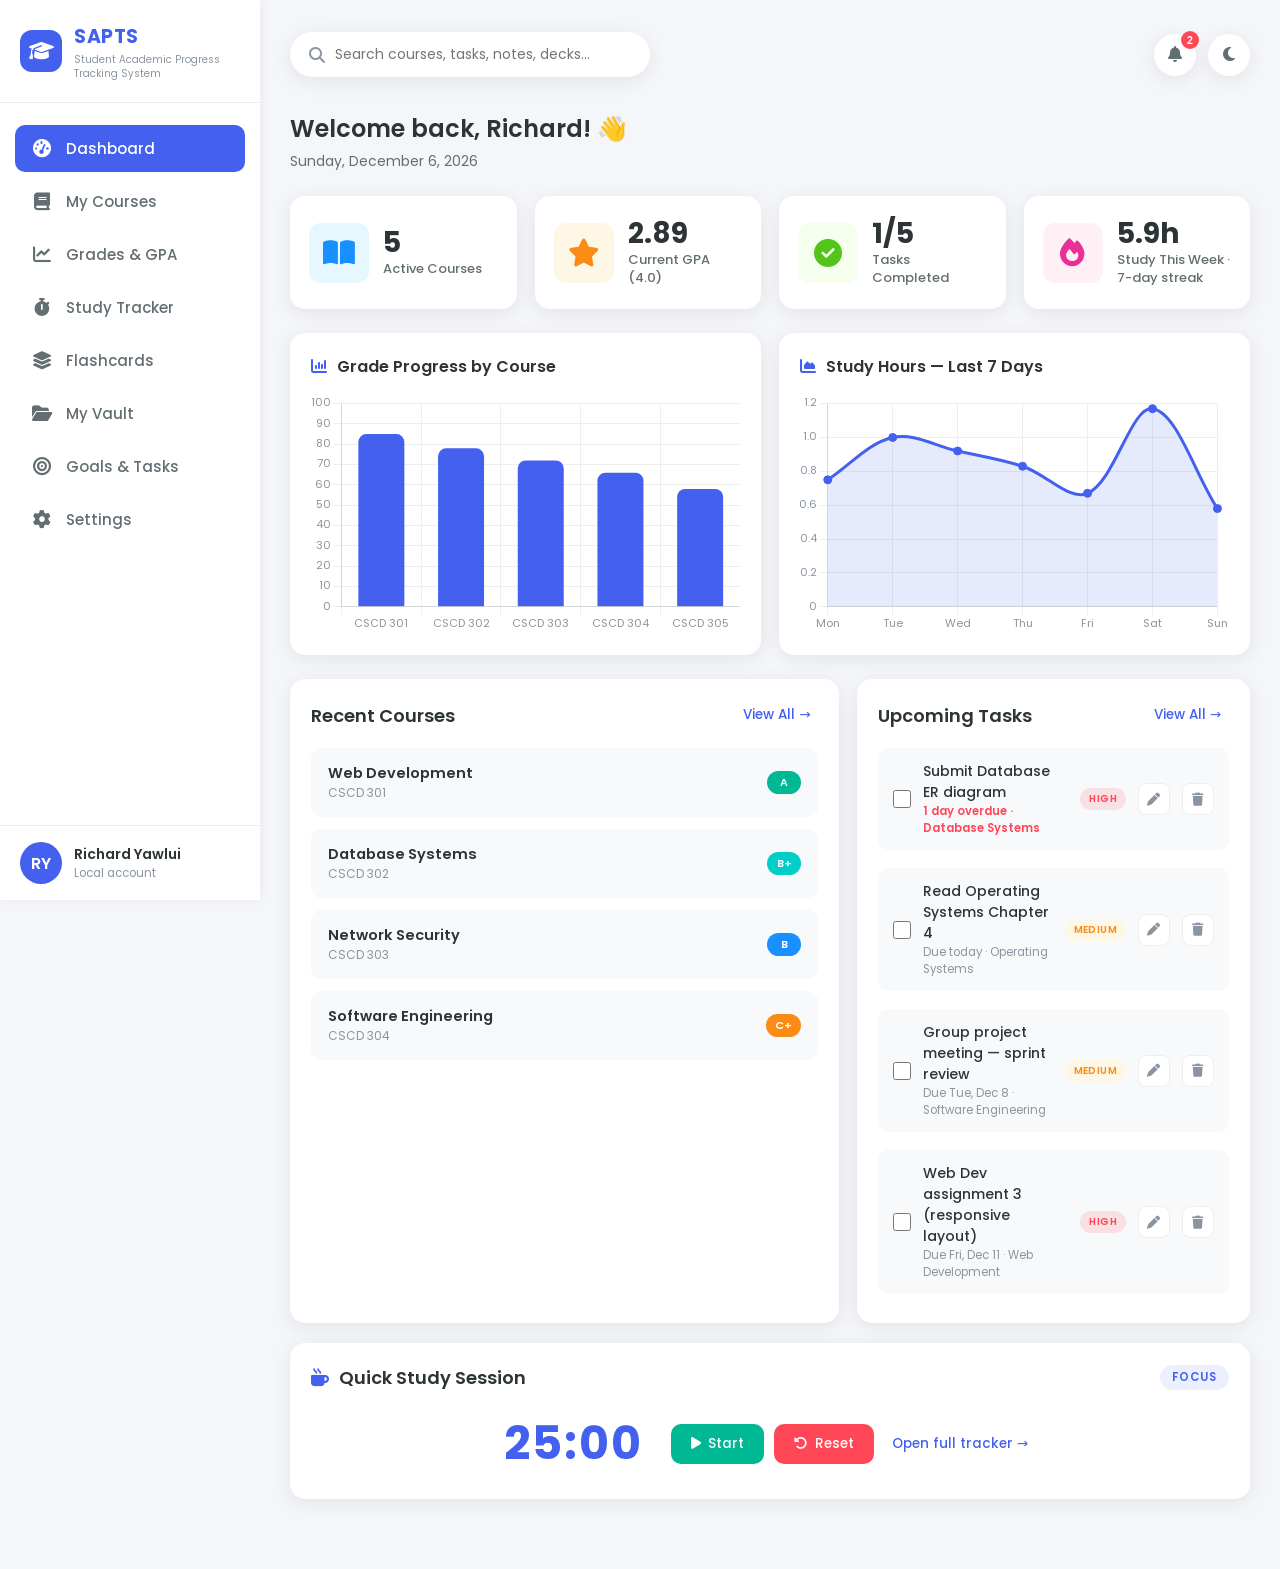
==== commit 86252e6b: "Rename the project to Student Academic Progress Tracking System The supervisor's review raised three" ====
--- a/index.html
+++ b/index.html
@@ -6,9 +6,9 @@
     <meta name="color-scheme" content="light dark" />
     <meta
       name="description"
-      content="GradeGuardian - an offline-first academic companion that helps students track courses, grades, study habits and revision."
+      content="Student Academic Progress Tracking System — an offline-first web application that helps students track courses, grades, study habits and revision."
     />
-    <title>GradeGuardian — Student Academic Companion</title>
+    <title>Student Academic Progress Tracking System</title>
     <link
       rel="icon"
       href="data:image/svg+xml,<svg xmlns='http://www.w3.org/2000/svg' viewBox='0 0 100 100'><text y='.9em' font-size='90'>🎓</text></svg>"
@@ -17,10 +17,13 @@
     <!-- Apply the saved theme before first paint to avoid a light-mode flash -->
     <script>
       try {
-        var ggTheme =
+        var stored =
+          localStorage.getItem("sapts_settings") || localStorage.getItem("gg_settings") || "{}";
+        var theme =
           new URLSearchParams(location.search).get("theme") ||
-          (JSON.parse(localStorage.getItem("gg_settings") || "{}").theme || "light");
-        document.documentElement.setAttribute("data-theme", ggTheme === "dark" ? "dark" : "light");
+          JSON.parse(stored).theme ||
+          "light";
+        document.documentElement.setAttribute("data-theme", theme === "dark" ? "dark" : "light");
       } catch (e) {}
     </script>
 
@@ -35,7 +38,10 @@
       <aside class="sidebar">
         <div class="logo">
           <div class="logo-mark"><i class="fas fa-graduation-cap"></i></div>
-          <h2>Grade<span>Guardian</span></h2>
+          <div class="logo-text">
+            <h2>SAPTS</h2>
+            <p>Student Academic Progress Tracking System</p>
+          </div>
         </div>
         <nav class="nav-menu">
           <ul>
@@ -535,11 +541,14 @@
               </div>
 
               <div class="card settings-section about">
-                <h3 class="card-title"><i class="fas fa-circle-info"></i> About GradeGuardian</h3>
+                <h3 class="card-title">
+                  <i class="fas fa-circle-info"></i> About this System
+                </h3>
                 <p class="muted">
-                  GradeGuardian v2.0 — an offline-first academic companion. Built with HTML5,
-                  CSS3 and vanilla JavaScript. Data is stored with the Web Storage API and
-                  IndexedDB; no account, internet connection or external database is required.
+                  Student Academic Progress Tracking System (SAPTS) — a web-based application
+                  built with HTML5, CSS3 and vanilla JavaScript, served locally through XAMPP.
+                  Data is stored with the Web Storage API and IndexedDB; no account, internet
+                  connection or external database server is required.
                 </p>
               </div>
             </div>
--- a/style.css
+++ b/style.css
@@ -1,5 +1,5 @@
 /* ============================================================
-   GradeGuardian v2.0 — Stylesheet
+   Student Academic Progress Tracking System (SAPTS) — Stylesheet
    Theme system built on CSS custom properties.
    All fonts & icons are bundled locally (works fully offline).
    ============================================================ */
@@ -41,48 +41,74 @@
   box-sizing: border-box;
 }
 
-/* ---------- Theme variables ---------- */
+/* ---------- Theme variables ----------
+   Flat, solid colour system — no gradients anywhere.
+   Light palette and the navy dark palette both come from v1.
+   -------------------------------------- */
 :root {
   --primary: #4361ee;
   --primary-dark: #3f37c9;
-  --primary-soft: rgba(67, 97, 238, 0.12);
-  --accent: #f72585;
+  --primary-soft: rgba(67, 97, 238, 0.1);
   --success: #00b894;
-  --warning: #f59e0b;
-  --danger: #ef4444;
-  --info: #0ea5e9;
-
-  --bg: #f2f4fa;
+  --warning: #fa8c16;
+  --danger: #ff4757;
+  --info: #1890ff;
+
+  --bg: #f5f6fa;
   --surface: #ffffff;
-  --surface-2: #f7f8fc;
-  --surface-3: #eef0f7;
-  --text: #1e2235;
-  --text-soft: #4b5268;
-  --text-muted: #8a91a8;
-  --border: #e4e7f0;
-
-  --sidebar-width: 250px;
-  --radius: 14px;
-  --radius-sm: 9px;
-  --shadow: 0 4px 18px rgba(30, 34, 53, 0.06);
-  --shadow-hover: 0 10px 28px rgba(30, 34, 53, 0.12);
-  --transition: all 0.25s ease;
+  --surface-2: #f8f9fa;
+  --surface-3: #e9ecef;
+  --text: #2d3436;
+  --text-soft: #636e72;
+  --text-muted: #8b95a1;
+  --border: #eeeeee;
+  /* Cards are shadow-only in light mode; the border returns in dark mode */
+  --card-border: transparent;
+
+  /* Soft tinted tiles (stat icons) */
+  --tile-blue-bg: #e6f7ff;
+  --tile-blue-fg: #1890ff;
+  --tile-gold-bg: #fff7e6;
+  --tile-gold-fg: #fa8c16;
+  --tile-green-bg: #f6ffed;
+  --tile-green-fg: #52c41a;
+  --tile-pink-bg: #fff0f6;
+  --tile-pink-fg: #eb2f96;
+
+  --sidebar-width: 260px;
+  --radius: 15px;
+  --radius-sm: 10px;
+  --shadow: 0 4px 20px rgba(0, 0, 0, 0.08);
+  --shadow-hover: 0 8px 25px rgba(0, 0, 0, 0.1);
+  --transition: all 0.3s ease;
 }
 
 [data-theme="dark"] {
-  --primary: #6c8cff;
+  --primary: #5b78ff;
   --primary-dark: #4361ee;
-  --primary-soft: rgba(108, 140, 255, 0.16);
-  --bg: #12141f;
-  --surface: #1b1e2e;
-  --surface-2: #22263a;
-  --surface-3: #2a2f47;
-  --text: #eef0f8;
-  --text-soft: #c2c7dc;
-  --text-muted: #7e849c;
-  --border: #2c3049;
-  --shadow: 0 4px 18px rgba(0, 0, 0, 0.35);
-  --shadow-hover: 0 10px 28px rgba(0, 0, 0, 0.5);
+  --primary-soft: rgba(91, 120, 255, 0.18);
+
+  --bg: #1a1a2e;
+  --surface: #16213e;
+  --surface-2: #0f3460;
+  --surface-3: #1a1a2e;
+  --text: #eeeeee;
+  --text-soft: #c9ced8;
+  --text-muted: #aaaaaa;
+  --border: #0f3460;
+  --card-border: #0f3460;
+
+  --tile-blue-bg: rgba(24, 144, 255, 0.18);
+  --tile-blue-fg: #4dabf7;
+  --tile-gold-bg: rgba(250, 140, 22, 0.18);
+  --tile-gold-fg: #ffa940;
+  --tile-green-bg: rgba(82, 196, 26, 0.18);
+  --tile-green-fg: #73d13d;
+  --tile-pink-bg: rgba(235, 47, 150, 0.18);
+  --tile-pink-fg: #ff6bb5;
+
+  --shadow: 0 4px 20px rgba(0, 0, 0, 0.35);
+  --shadow-hover: 0 8px 25px rgba(0, 0, 0, 0.45);
 }
 
 html {
@@ -127,7 +153,7 @@
 .sidebar {
   width: var(--sidebar-width);
   background: var(--surface);
-  border-right: 1px solid var(--border);
+  box-shadow: 2px 0 10px rgba(0, 0, 0, 0.05);
   position: fixed;
   inset: 0 auto 0 0;
   display: flex;
@@ -150,21 +176,24 @@
   border-radius: 12px;
   display: grid;
   place-items: center;
-  background: linear-gradient(135deg, var(--primary), var(--accent));
+  background: var(--primary);
   color: #fff;
   font-size: 20px;
   flex-shrink: 0;
 }
 
-.logo h2 {
+.logo-text h2 {
   font-size: 19px;
   font-weight: 700;
-  color: var(--text);
-  letter-spacing: -0.3px;
-}
-
-.logo h2 span {
+  letter-spacing: 0.5px;
   color: var(--primary);
+}
+
+.logo-text p {
+  margin-top: 2px;
+  font-size: 10px;
+  line-height: 1.35;
+  color: var(--text-muted);
 }
 
 .nav-menu {
@@ -178,7 +207,7 @@
 }
 
 .nav-menu li {
-  margin: 4px 14px;
+  margin: 6px 15px;
   border-radius: var(--radius-sm);
   transition: var(--transition);
   cursor: pointer;
@@ -190,7 +219,6 @@
 
 .nav-menu li.active {
   background: var(--primary);
-  box-shadow: 0 6px 16px rgba(67, 97, 238, 0.35);
 }
 
 .nav-menu li.active a {
@@ -204,13 +232,13 @@
   display: flex;
   align-items: center;
   gap: 12px;
-  font-size: 14.5px;
-  padding: 11px 14px;
+  font-size: 15px;
+  padding: 12px 15px;
 }
 
 .nav-menu a i {
-  font-size: 16px;
-  width: 22px;
+  font-size: 18px;
+  width: 24px;
   text-align: center;
 }
 
@@ -228,7 +256,7 @@
   border-radius: 50%;
   display: grid;
   place-items: center;
-  background: linear-gradient(135deg, var(--primary), var(--accent));
+  background: var(--primary);
   color: #fff;
   font-weight: 600;
   font-size: 16px;
@@ -273,7 +301,7 @@
   width: 360px;
   max-width: 60vw;
   box-shadow: var(--shadow);
-  border: 1px solid var(--border);
+  border: 1px solid var(--card-border);
   position: relative;
 }
 
@@ -357,7 +385,7 @@
   width: 42px;
   height: 42px;
   border-radius: 50%;
-  border: 1px solid var(--border);
+  border: 1px solid var(--card-border);
   background: var(--surface);
   color: var(--text-soft);
   font-size: 16px;
@@ -466,26 +494,25 @@
 }
 
 .page-title {
-  font-size: 25px;
-  font-weight: 700;
+  font-size: 24px;
+  font-weight: 600;
   color: var(--text);
-  letter-spacing: -0.4px;
 }
 
 .page-subtitle {
-  font-size: 13.5px;
-  color: var(--text-muted);
-  margin-top: 3px;
+  font-size: 14px;
+  color: var(--text-soft);
+  margin-top: 5px;
 }
 
 /* ---------- Cards ---------- */
 .card {
   background: var(--surface);
-  border: 1px solid var(--border);
-  padding: 22px;
+  border: 1px solid var(--card-border);
+  padding: 20px;
   border-radius: var(--radius);
   box-shadow: var(--shadow);
-  margin-bottom: 22px;
+  margin-bottom: 20px;
 }
 
 .card-title {
@@ -517,58 +544,63 @@
 
 .stat-card {
   background: var(--surface);
-  border: 1px solid var(--border);
-  padding: 20px;
+  border: 1px solid var(--card-border);
+  padding: 20px 18px;
   border-radius: var(--radius);
   box-shadow: var(--shadow);
   display: flex;
   align-items: center;
-  gap: 15px;
+  gap: 14px;
   transition: var(--transition);
 }
 
 .stat-card:hover {
-  transform: translateY(-4px);
+  transform: translateY(-5px);
   box-shadow: var(--shadow-hover);
 }
 
 .stat-icon {
-  width: 56px;
-  height: 56px;
-  border-radius: 14px;
+  width: 60px;
+  height: 60px;
+  border-radius: 12px;
   display: grid;
   place-items: center;
-  font-size: 24px;
+  font-size: 28px;
   flex-shrink: 0;
 }
 
 .stat-icon.blue {
-  background: rgba(67, 97, 238, 0.14);
-  color: #4361ee;
+  background: var(--tile-blue-bg);
+  color: var(--tile-blue-fg);
 }
 .stat-icon.gold {
-  background: rgba(245, 158, 11, 0.14);
-  color: #f59e0b;
+  background: var(--tile-gold-bg);
+  color: var(--tile-gold-fg);
 }
 .stat-icon.green {
-  background: rgba(0, 184, 148, 0.14);
-  color: #00b894;
+  background: var(--tile-green-bg);
+  color: var(--tile-green-fg);
 }
 .stat-icon.pink {
-  background: rgba(247, 37, 133, 0.12);
-  color: #f72585;
+  background: var(--tile-pink-bg);
+  color: var(--tile-pink-fg);
 }
 
 .stat-details h3 {
-  font-size: 26px;
+  font-size: 28px;
   font-weight: 700;
   color: var(--text);
   line-height: 1.2;
 }
 
+.stat-details {
+  min-width: 0;
+}
+
 .stat-details p {
-  font-size: 12.5px;
-  color: var(--text-muted);
+  font-size: 13px;
+  line-height: 1.45;
+  color: var(--text-soft);
   font-weight: 500;
 }
 
@@ -581,9 +613,9 @@
 }
 
 .chart-container h3 {
-  font-size: 15px;
-  font-weight: 600;
-  margin-bottom: 14px;
+  font-size: 16px;
+  font-weight: 600;
+  margin-bottom: 15px;
 }
 
 .chart-container h3 i {
@@ -617,7 +649,7 @@
 }
 
 .section-header h3 {
-  font-size: 17px;
+  font-size: 18px;
   font-weight: 600;
 }
 
@@ -645,17 +677,14 @@
 
 .btn-add:hover {
   background: var(--primary-dark);
-  transform: translateY(-1px);
-  box-shadow: 0 6px 14px rgba(67, 97, 238, 0.3);
 }
 
 .btn-add.accent {
-  background: var(--accent);
+  background: var(--success);
 }
 
 .btn-add.accent:hover {
-  background: #d61f74;
-  box-shadow: 0 6px 14px rgba(247, 37, 133, 0.3);
+  background: #009e7f;
 }
 
 .btn-link {
@@ -724,13 +753,13 @@
   padding: 14px 16px;
   border-radius: var(--radius-sm);
   background: var(--surface-2);
-  border: 1px solid var(--border);
+  border: 1px solid var(--card-border);
   transition: var(--transition);
 }
 
 .course-item:hover {
-  border-color: var(--primary);
-  transform: translateX(4px);
+  background: var(--surface-3);
+  transform: translateX(5px);
 }
 
 .course-info {
@@ -776,10 +805,10 @@
   background: #00cec9;
 }
 .grade-badge.b {
-  background: #0ea5e9;
+  background: #1890ff;
 }
 .grade-badge.c-plus {
-  background: #f59e0b;
+  background: #fa8c16;
 }
 .grade-badge.c {
   background: #e67e22;
@@ -791,7 +820,7 @@
   background: #d63031;
 }
 .grade-badge.f {
-  background: #b71540;
+  background: #ff4757;
 }
 
 .grade-badge.small {
@@ -810,7 +839,7 @@
 
 .progress {
   height: 100%;
-  background: linear-gradient(90deg, var(--primary), var(--accent));
+  background: var(--primary);
   border-radius: 4px;
   transition: width 0.4s ease;
 }
@@ -972,14 +1001,14 @@
   gap: 12px;
   padding: 12px 14px;
   background: var(--surface-2);
-  border: 1px solid var(--border);
+  border: 1px solid var(--card-border);
   border-radius: var(--radius-sm);
   transition: var(--transition);
   margin-bottom: 8px;
 }
 
 .task-item:hover {
-  border-color: var(--primary);
+  background: var(--surface-3);
 }
 
 .task-item input[type="checkbox"] {
@@ -1030,17 +1059,17 @@
 }
 
 .task-priority.high {
-  background: rgba(239, 68, 68, 0.14);
+  background: rgba(255, 71, 87, 0.14);
   color: var(--danger);
 }
 
 .task-priority.medium {
-  background: rgba(245, 158, 11, 0.14);
+  background: var(--tile-gold-bg);
   color: var(--warning);
 }
 
 .task-priority.low {
-  background: rgba(14, 165, 233, 0.14);
+  background: var(--tile-blue-bg);
   color: var(--info);
 }
 
@@ -1062,7 +1091,7 @@
 #taskProgressFill {
   height: 100%;
   width: 0%;
-  background: linear-gradient(90deg, var(--success), #4cc9f0);
+  background: var(--success);
   border-radius: 6px;
   transition: width 0.5s ease;
 }
@@ -1248,7 +1277,7 @@
 
 .deck-card {
   background: var(--surface-2);
-  border: 1px solid var(--border);
+  border: 1px solid var(--card-border);
   border-radius: var(--radius);
   padding: 18px;
   cursor: pointer;
@@ -1262,13 +1291,12 @@
   position: absolute;
   inset: 0 auto 0 0;
   width: 5px;
-  background: linear-gradient(180deg, var(--primary), var(--accent));
+  background: var(--primary);
 }
 
 .deck-card:hover {
-  transform: translateY(-4px);
+  transform: translateY(-5px);
   box-shadow: var(--shadow-hover);
-  border-color: var(--primary);
 }
 
 .deck-card-top {
@@ -1368,7 +1396,7 @@
   font-weight: 600;
   padding: 3px 9px;
   border-radius: 10px;
-  background: rgba(245, 158, 11, 0.14);
+  background: var(--tile-gold-bg);
   color: var(--warning);
   white-space: nowrap;
 }
@@ -1392,7 +1420,7 @@
 #studyProgressFill {
   height: 100%;
   width: 0%;
-  background: linear-gradient(90deg, var(--primary), var(--accent));
+  background: var(--primary);
   transition: width 0.4s ease;
 }
 
@@ -1438,9 +1466,9 @@
 }
 
 .flashcard-face.front {
-  background: linear-gradient(135deg, var(--primary), var(--primary-dark));
+  background: var(--primary);
   color: #fff;
-  box-shadow: 0 16px 40px rgba(67, 97, 238, 0.35);
+  box-shadow: var(--shadow-hover);
 }
 
 .flashcard-face.back {
@@ -1612,12 +1640,12 @@
 }
 
 .vault-card-badge.note {
-  background: rgba(14, 165, 233, 0.14);
+  background: var(--tile-blue-bg);
   color: var(--info);
 }
 
 .vault-card-badge.exam {
-  background: rgba(245, 158, 11, 0.14);
+  background: var(--tile-gold-bg);
   color: var(--warning);
 }
 
@@ -1696,17 +1724,17 @@
 }
 
 .status-badge.good {
-  background: rgba(14, 165, 233, 0.14);
+  background: var(--tile-blue-bg);
   color: var(--info);
 }
 
 .status-badge.average {
-  background: rgba(245, 158, 11, 0.14);
+  background: var(--tile-gold-bg);
   color: var(--warning);
 }
 
 .status-badge.at-risk {
-  background: rgba(239, 68, 68, 0.14);
+  background: rgba(255, 71, 87, 0.14);
   color: var(--danger);
 }
 
@@ -1855,11 +1883,11 @@
   color: #fff;
 }
 .grade-preview.b {
-  background: #0ea5e9;
+  background: #1890ff;
   color: #fff;
 }
 .grade-preview.c-plus {
-  background: #f59e0b;
+  background: #fa8c16;
   color: #fff;
 }
 .grade-preview.c {
@@ -1875,7 +1903,7 @@
   color: #fff;
 }
 .grade-preview.f {
-  background: #b71540;
+  background: #ff4757;
   color: #fff;
 }
 
@@ -2057,6 +2085,26 @@
   }
 }
 
+/* ---------- Dark-mode contrast tweaks ---------- */
+[data-theme="dark"] .btn-add,
+[data-theme="dark"] .btn-submit,
+[data-theme="dark"] .nav-menu li.active {
+  background: var(--primary-dark);
+}
+
+[data-theme="dark"] .btn-add:hover,
+[data-theme="dark"] .btn-submit:hover {
+  background: #3730b0;
+}
+
+[data-theme="dark"] .btn-add.accent {
+  background: var(--success);
+}
+
+[data-theme="dark"] .btn-add.accent:hover {
+  background: #009e7f;
+}
+
 /* ---------- Responsive ---------- */
 @media (max-width: 1024px) {
   .content-grid,
@@ -2071,7 +2119,7 @@
     width: 68px;
   }
 
-  .sidebar .logo h2,
+  .sidebar .logo-text,
   .sidebar .user-info,
   .nav-menu a span {
     display: none;
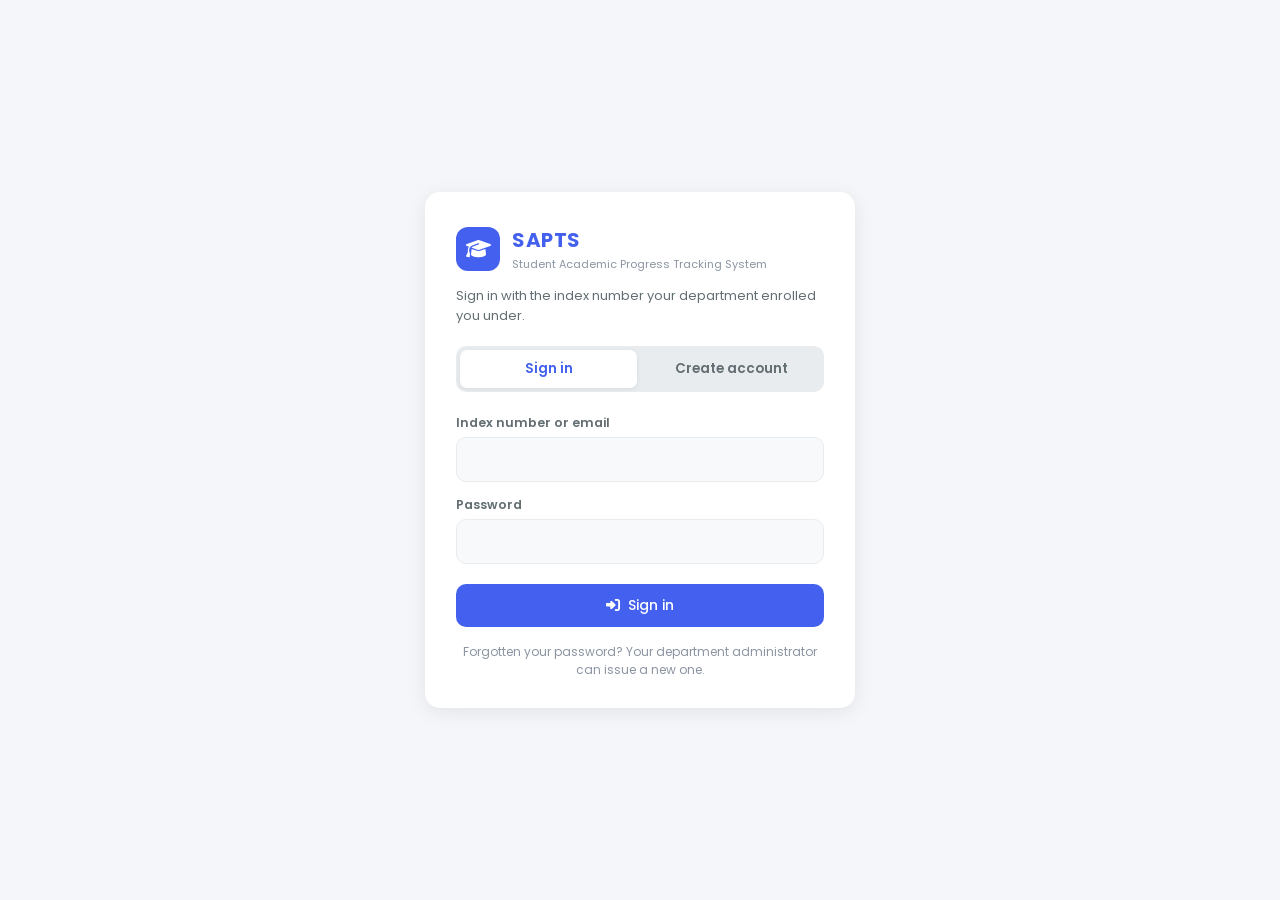
==== commit 76de0a2e: "Add accounts, sign-in and administrator enrolment The system had no way to enrol a student: it assum" ====
--- a/index.html
+++ b/index.html
@@ -75,7 +75,7 @@
           <div class="avatar" id="profileAvatar">S</div>
           <div class="user-info">
             <h4 id="userName">Student</h4>
-            <p id="userEmail">Local account</p>
+            <p id="userEmail">Signed in</p>
           </div>
         </div>
       </aside>
@@ -101,6 +101,13 @@
             <div class="notif-dropdown" id="notifDropdown"></div>
             <button class="icon-btn" id="themeToggle" title="Toggle dark mode">
               <i class="fas fa-moon"></i>
+            </button>
+            <span class="sync-state" id="syncState" data-state="saved"></span>
+            <a class="icon-btn" id="adminLink" href="admin.html" title="Enrolment console" hidden>
+              <i class="fas fa-user-shield"></i>
+            </a>
+            <button class="icon-btn" id="signOutBtn" title="Sign out">
+              <i class="fas fa-right-from-bracket"></i>
             </button>
           </div>
         </header>
@@ -768,6 +775,7 @@
 
     <div class="toast-container" id="toastContainer"></div>
 
+    <script src="auth.js"></script>
     <script src="script.js"></script>
   </body>
 </html>
--- a/style.css
+++ b/style.css
@@ -2175,3 +2175,34 @@
     grid-template-columns: 1fr;
   }
 }
+
+/* ---------- Server sync indicator ---------- */
+.sync-state {
+  display: inline-flex;
+  align-items: center;
+  gap: 6px;
+  padding: 6px 11px;
+  border-radius: 20px;
+  font-size: 12px;
+  font-weight: 600;
+  white-space: nowrap;
+  background: var(--surface-3);
+  color: var(--text-muted);
+  transition: var(--transition);
+}
+
+.sync-state[data-state="saved"] {
+  background: var(--tile-green-bg);
+  color: var(--success);
+}
+
+.sync-state[data-state="error"] {
+  background: rgba(255, 71, 87, 0.12);
+  color: var(--danger);
+}
+
+@media (max-width: 768px) {
+  .sync-state {
+    display: none;
+  }
+}
